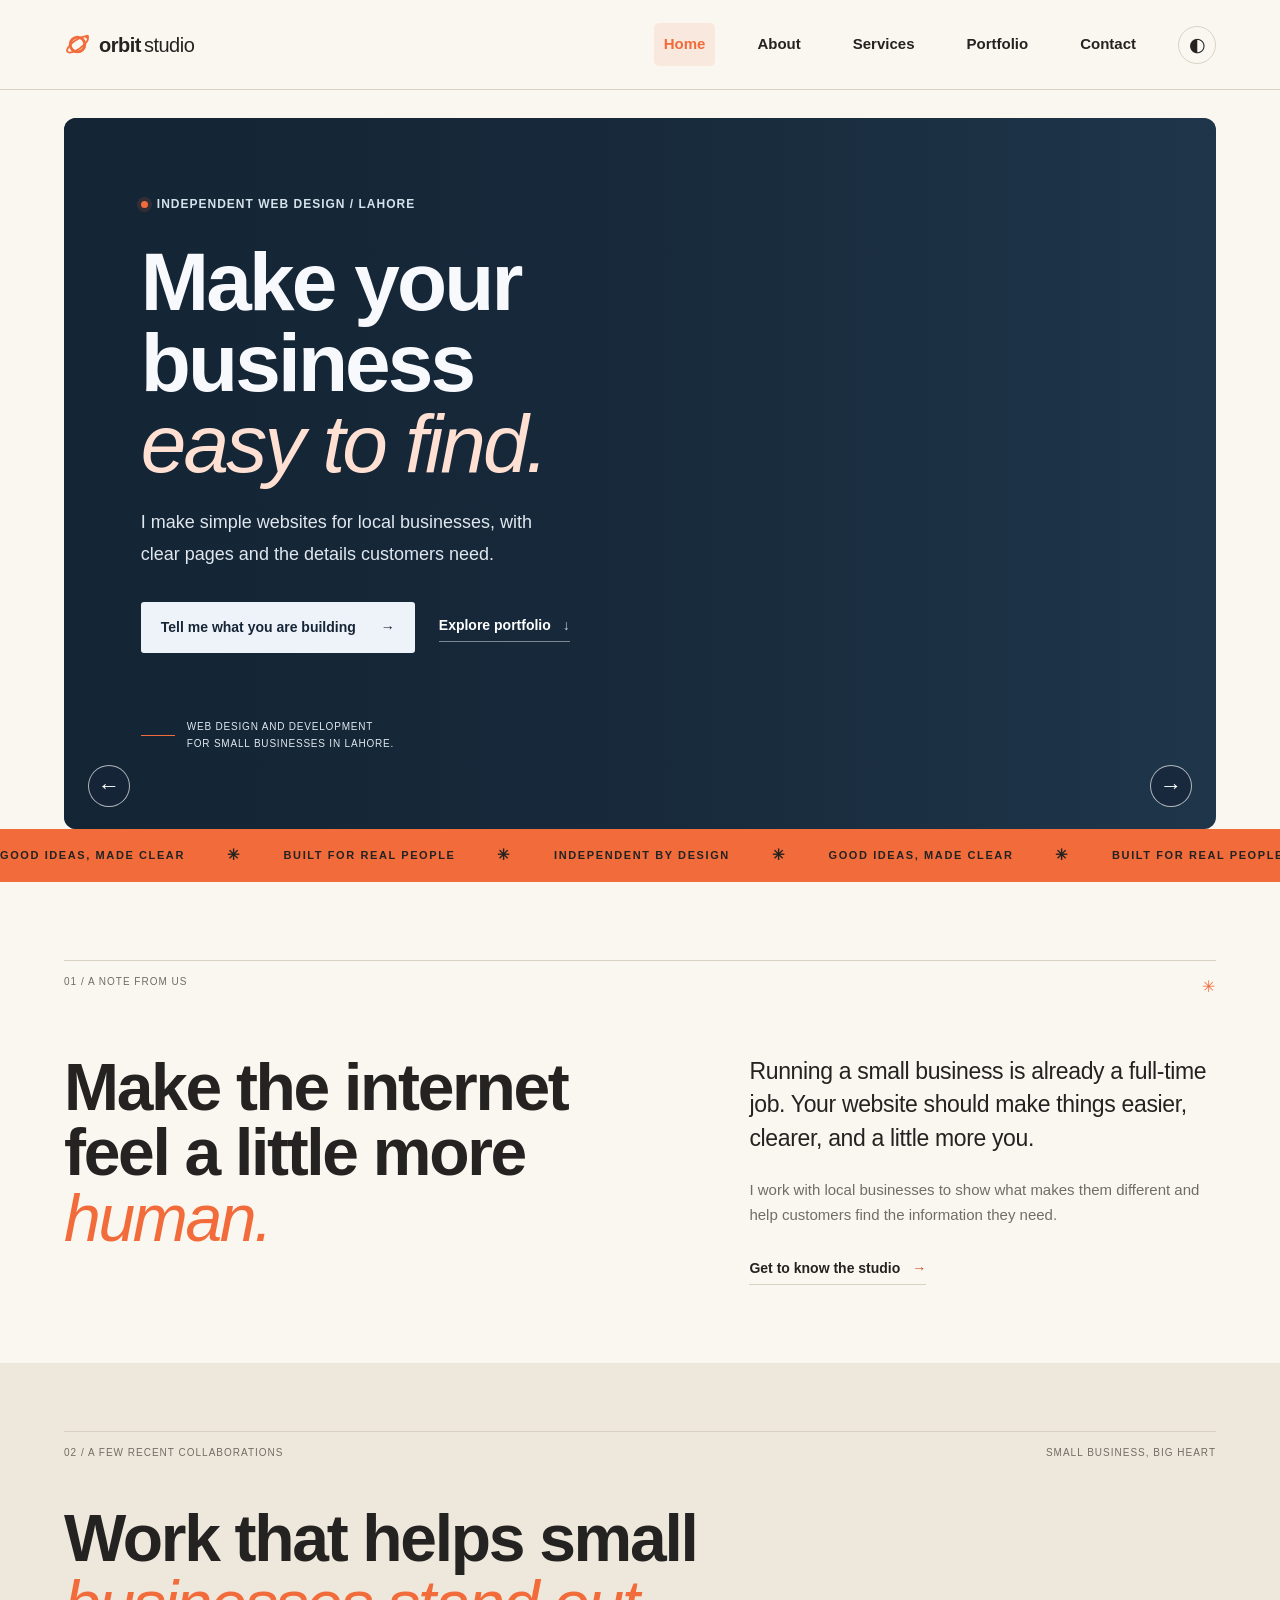
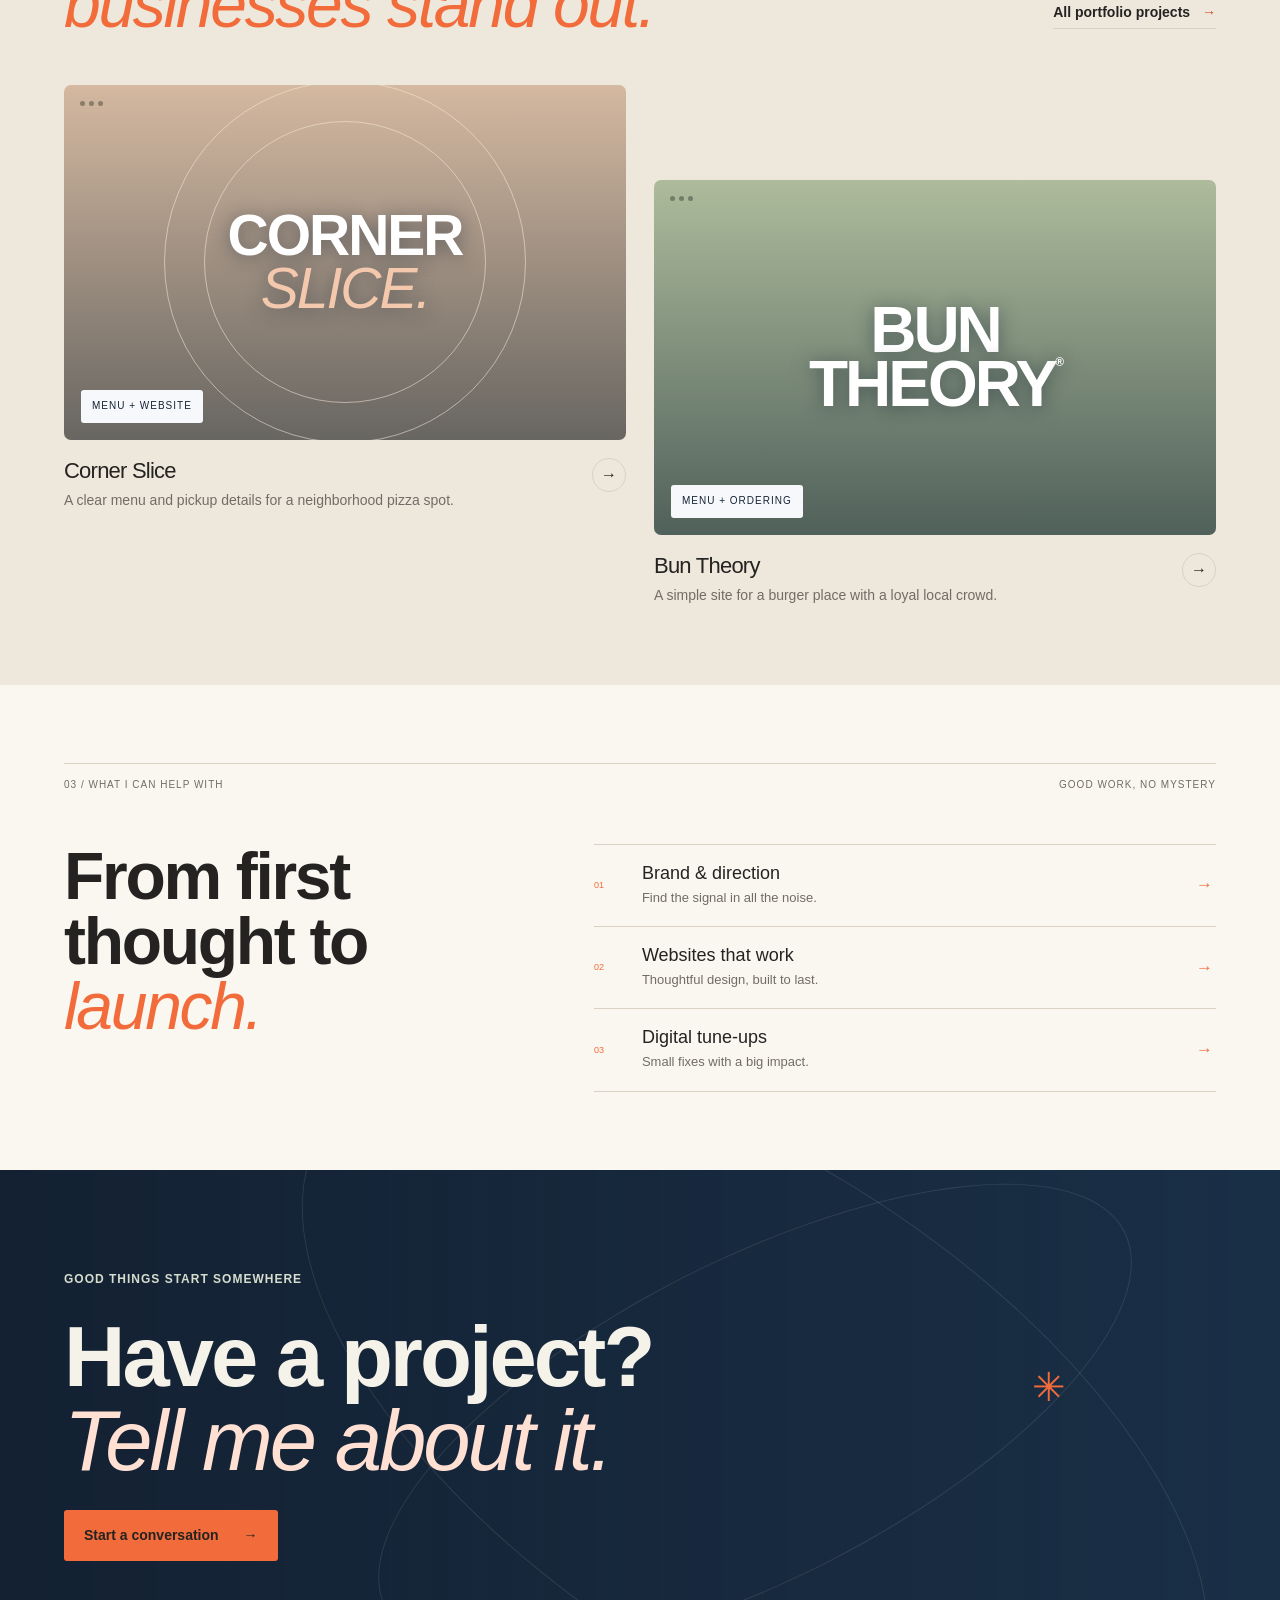
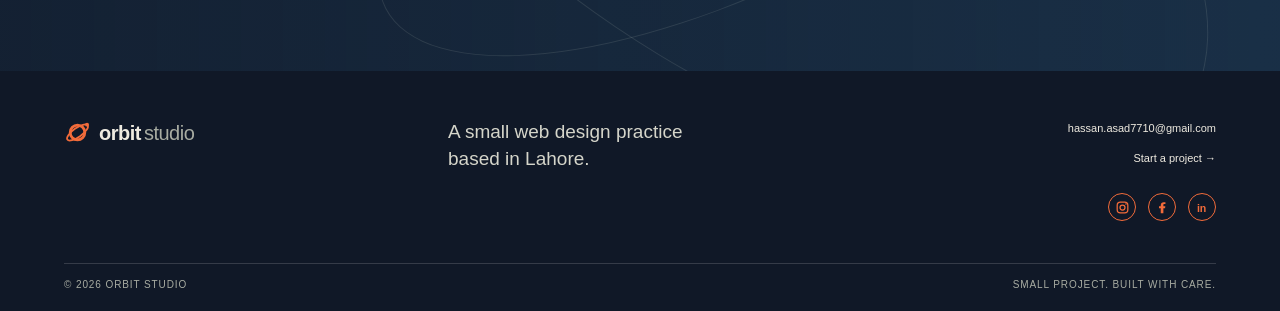
==== index.html @ 1fcd649c "Add Orbit Studio website" ====
<!doctype html>
<html lang="en" data-theme="light">

<head>
  <meta charset="utf-8">
  <meta name="viewport" content="width=device-width, initial-scale=1">
  <meta name="theme-color" content="#FAF7F0">
  <meta name="description"
    content="Orbit Studio builds thoughtful websites and useful digital tools for independent businesses.">
  <title>Orbit Studio - Make your next move</title>


  <link rel="stylesheet" href="css/style.css">
  <script src="js/main.js" defer></script>
</head>

<body>
  <a class="skip-link" href="#main">Skip to content</a>
  <!-- Header -->
  <header class="site-header">
    <a class="brand" href="index.html" aria-label="Orbit Studio home"><svg class="brand-mark" aria-hidden="true"
        viewBox="0 0 48 48">
        <circle cx="24" cy="24" r="13" fill="none" stroke="currentColor" stroke-width="5" />
        <ellipse cx="24" cy="24" rx="22" ry="8" fill="none" stroke="currentColor" stroke-width="3.2"
          transform="rotate(-35 24 24)" />
        <circle cx="41" cy="10" r="3.5" fill="currentColor" />
      </svg><span>orbit<span class="brand-light">studio</span><small>INDEPENDENT BY DESIGN</small></span></a>
    <button class="menu-toggle" aria-expanded="false" aria-controls="primary-nav"
      aria-label="Open navigation"><span></span><span></span></button>
    <nav id="primary-nav" class="primary-nav" aria-label="Main navigation">
      <a class="active" href="index.html">Home</a><a href="about.html">About</a><a href="services.html">Services</a><a
        href="portfolio.html">Portfolio</a><a href="contact.html">Contact</a>
      <button class="theme-toggle" aria-label="Switch to dark mode" title="Switch color theme"><span class="theme-icon"
          aria-hidden="true">◐</span></button>
    </nav>
  </header>
  <!-- Main content -->
  <main id="main">
    <section class="hero wrap" aria-label="Orbit Studio highlights">
      <div class="hero-slides" aria-hidden="true">
        <div class="hero-slide is-active"></div>
        <div class="hero-slide"></div>
        <div class="hero-slide"></div>
      </div>
      <div class="hero-copy">
        <p class="eyebrow"><span class="status-dot"></span> INDEPENDENT WEB DESIGN / LAHORE</p>
        <h1>Make your business<br><em>easy to find.</em></h1>
        <p class="hero-intro">I make simple websites for local businesses, with clear pages and the details customers
          need.</p>
        <div class="hero-actions"><a class="button button-dark" href="contact.html">Tell me what you are building <span
              aria-hidden="true">→</span></a><a class="text-link" href="portfolio.html">Explore portfolio <span
              aria-hidden="true">↓</span></a></div>
        <div class="hero-note"><span class="note-line"></span><span>WEB DESIGN AND DEVELOPMENT<br>FOR SMALL BUSINESSES
            IN LAHORE.</span></div>
      </div>
      <div class="hero-art" aria-label="Abstract orbital illustration with a small business at its center" role="img">
        <div class="art-caption caption-top">A little more<br>room to grow.</div>
        <div class="orbit orbit-one"></div>
        <div class="orbit orbit-two"></div>
        <div class="orbit orbit-three"></div>
        <div class="sun-disc"><span class="sun-label">YOUR<br>NEXT<br>CHAPTER</span><span class="sun-spark">✳</span>
        </div>
        <span class="planet planet-a"></span><span class="planet planet-b"></span><span class="planet planet-c"></span>
        <div class="art-caption caption-bottom">01 / 05<br>FIND YOUR CENTER</div>
        <span class="art-cross cross-a">✳</span><span class="art-cross cross-b">✳</span>
      </div>
      <button class="slide-control slide-previous" type="button" aria-label="Previous image">←</button><button
        class="slide-control slide-next" type="button" aria-label="Next image">→</button>
    </section>
    <section class="ticker" aria-label="Studio services">
      <div class="ticker-track"><span>GOOD IDEAS, MADE CLEAR</span><b>✳</b><span>BUILT FOR REAL
          PEOPLE</span><b>✳</b><span>INDEPENDENT BY DESIGN</span><b>✳</b><span>GOOD IDEAS, MADE
          CLEAR</span><b>✳</b><span>BUILT FOR REAL PEOPLE</span><b>✳</b><span>INDEPENDENT BY DESIGN</span></div>
    </section>
    <section class="intro-section wrap section-space">
      <div class="section-label"><span>01 / A NOTE FROM US</span><span class="label-star">✳</span></div>
      <div class="intro-grid">
        <h2>Make the internet<br>feel a little more <em>human.</em></h2>
        <div class="intro-copy">
          <p class="large-copy">Running a small business is already a full-time job. Your website should make things
            easier, clearer, and a little more you.</p>
          <p>I work with local businesses to show what makes them different and help customers find the information they
            need.</p><a class="under-link" href="about.html">Get to know the studio <span>→</span></a>
        </div>
      </div>
    </section>
    <section class="work-section section-space">
      <div class="wrap">
        <div class="section-label"><span>02 / A FEW RECENT COLLABORATIONS</span><span>SMALL BUSINESS, BIG HEART</span>
        </div>
        <div class="section-heading-row">
          <h2>Work that helps small<br><em>businesses stand out.</em></h2><a class="under-link"
            href="portfolio.html">All portfolio projects <span>→</span></a>
        </div>
        <div class="project-grid">
          <a class="project-card project-bloom" href="portfolio.html#corner-slice">
            <div class="project-visual bloom-visual"><span class="mock-browser"><i></i><i></i><i></i></span><span
                class="bloom-type">CORNER<br><em>SLICE.</em></span><span class="bloom-stem"></span><span
                class="bloom-flower">✿</span><span class="project-chip">MENU + WEBSITE</span></div>
            <div class="project-meta">
              <div>
                <h3>Corner Slice</h3>
                <p>A clear menu and pickup details for a neighborhood pizza spot.</p>
              </div><span class="arrow-round">→</span>
            </div>
          </a>
          <a class="project-card project-field" href="portfolio.html#bun-theory">
            <div class="project-visual field-visual"><span class="mock-browser"><i></i><i></i><i></i></span><span
                class="field-big">BUN<br>THEORY<span>®</span></span><span class="field-stamp">GOOD THINGS<br>GROW
                SLOWLY</span><span class="field-leaf">✳</span><span class="project-chip">MENU + ORDERING</span></div>
            <div class="project-meta">
              <div>
                <h3>Bun Theory</h3>
                <p>A simple site for a burger place with a loyal local crowd.</p>
              </div><span class="arrow-round">→</span>
            </div>
          </a>
        </div>
      </div>
    </section>
    <section class="services-teaser wrap section-space">
      <div class="section-label"><span>03 / WHAT I CAN HELP WITH</span><span>GOOD WORK, NO MYSTERY</span></div>
      <div class="service-teaser-grid">
        <h2>From first<br>thought to <em>launch.</em></h2>
        <div class="service-list"><a href="services.html"><span>01</span><span><b>Brand & direction</b><small>Find the
                signal in all the noise.</small></span><span>→</span></a><a
            href="services.html"><span>02</span><span><b>Websites that work</b><small>Thoughtful design, built to
                last.</small></span><span>→</span></a><a href="services.html"><span>03</span><span><b>Digital
                tune-ups</b><small>Small fixes with a big impact.</small></span><span>→</span></a></div>
      </div>
    </section>
    <section class="closing-cta">
      <div class="cta-orbit cta-orbit-a"></div>
      <div class="cta-orbit cta-orbit-b"></div>
      <div class="wrap cta-inner">
        <p class="eyebrow">GOOD THINGS START SOMEWHERE</p>
        <h2>Have a project?<br><em>Tell me about it.</em></h2><a class="button button-light" href="contact.html">Start a
          conversation <span>→</span></a><span class="cta-star">✳</span>
      </div>
    </section>
  </main>
  <!-- Footer -->
  <footer class="site-footer">
    <div class="wrap footer-top"><a class="brand footer-brand" href="index.html"><svg class="brand-mark"
          aria-hidden="true" viewBox="0 0 48 48">
          <circle cx="24" cy="24" r="13" fill="none" stroke="currentColor" stroke-width="5" />
          <ellipse cx="24" cy="24" rx="22" ry="8" fill="none" stroke="currentColor" stroke-width="3.2"
            transform="rotate(-35 24 24)" />
          <circle cx="41" cy="10" r="3.5" fill="currentColor" />
        </svg><span>orbit<span class="brand-light">studio</span><small>INDEPENDENT BY DESIGN</small></span></a>
      <p>A small web design practice<br>based in Lahore.</p>
      <div class="footer-links"><a href="mailto:hassan.asad7710@gmail.com">hassan.asad7710@gmail.com</a><a
          href="contact.html">Start a project →</a>
        <div class="social-links" aria-label="Social media"><a href="index.html"
            aria-label="Instagram - website home"><svg viewBox="0 0 24 24" aria-hidden="true">
              <rect x="3.5" y="3.5" width="17" height="17" rx="5" fill="none" stroke="currentColor" stroke-width="2" />
              <circle cx="12" cy="12" r="4" fill="none" stroke="currentColor" stroke-width="2" />
              <circle cx="17.5" cy="6.5" r="1.2" fill="currentColor" />
            </svg></a><a href="index.html" aria-label="Facebook - website home"><svg viewBox="0 0 24 24"
              aria-hidden="true">
              <path fill="currentColor"
                d="M13.4 21v-8h2.7l.4-3.1h-3.1v-2c0-.9.3-1.5 1.6-1.5h1.7V3.6c-.8-.1-1.8-.2-2.8-.2-2.8 0-4.7 1.7-4.7 4.8v1.7H6.4V13h2.8v8z" />
            </svg></a><a href="index.html" aria-label="LinkedIn - website home"><svg viewBox="0 0 24 24"
              aria-hidden="true"><text x="3" y="19" font-size="17" font-family="Arial,sans-serif" font-weight="700"
                fill="currentColor">in</text></svg></a></div>
      </div>
    </div>
    <div class="wrap footer-bottom"><span>© 2026 ORBIT STUDIO</span><span>SMALL PROJECT. BUILT WITH CARE.</span></div>
  </footer>
  <button class="back-top" aria-label="Back to top">↑</button>
</body>

</html>
---- css/style.css ----
:root {
    color-scheme: light;
    --paper: #f5f2ea;
    --paper-deep: #ebe6dc;
    --surface: #fffdf8;
    --ink: #242622;
    --muted: #73746d;
    --line: #d9d5ca;
    --green: #3e685d;
    --green-dark: #2c5048;
    --lime: #c5d466;
    --orange: #d77555;
    --serif: 'Fraunces', Georgia, serif;
    --sans: 'DM Sans', Arial, sans-serif;
    --shadow: 0 18px 50px #28291d12;
    --pad: clamp(24px, 6.4vw, 96px)
}

html[data-theme=dark] {
    color-scheme: dark;
    --paper: #1e2421;
    --paper-deep: #272e2a;
    --surface: #252c28;
    --ink: #eeeae0;
    --muted: #aaa99e;
    --line: #3d4640;
    --green: #a8c9a5;
    --green-dark: #c0d8b6;
    --lime: #d5e77b;
    --orange: #e78c6c;
    --shadow: 0 18px 50px #0003
}

* {
    box-sizing: border-box
}

html {
    scroll-behavior: smooth;
    scroll-padding-top: 96px
}

body {
    margin: 0;
    background: var(--paper);
    color: var(--ink);
    font-family: var(--sans);
    font-size: 15px;
    line-height: 1.65;
    transition: background .25s, color .25s
}

a {
    color: inherit;
    text-decoration: none
}

button,
input,
textarea,
select {
    font: inherit
}

button,
a {
    -webkit-tap-highlight-color: transparent;
    touch-action: manipulation
}

h1,
h2,
h3 {
    text-wrap: balance
}

.wrap {
    width: min(100% - var(--pad)*2, 1240px);
    margin-inline: auto
}

.skip-link {
    position: fixed;
    left: 16px;
    top: -60px;
    background: var(--ink);
    color: var(--paper);
    padding: 10px 16px;
    z-index: 30
}

.skip-link:focus {
    top: 12px
}

.site-header {
    scroll-margin-top: 96px
}

.site-header {
    height: 90px;
    padding: 0 var(--pad);
    display: flex;
    align-items: center;
    justify-content: space-between;
    border-bottom: 1px solid var(--line);
    position: relative;
    z-index: 10;
    background: var(--paper)
}

.brand {
    display: flex;
    align-items: center;
    gap: 11px;
    font-size: 20px;
    font-weight: 700;
    letter-spacing: -1.3px;
    line-height: 1
}

.brand-light {
    font-weight: 400;
    color: var(--muted)
}

.brand small {
    display: block;
    font: 600 8px var(--sans);
    letter-spacing: 1.25px;
    margin-top: 7px;
    color: var(--muted)
}

.brand-mark {
    width: 34px;
    height: 34px;
    border: 1.5px solid var(--ink);
    border-radius: 50%;
    display: grid;
    place-items: center;
    position: relative;
    transform: rotate(-28deg)
}

.brand-mark:before {
    content: "";
    width: 40px;
    height: 14px;
    position: absolute;
    border: 1px solid var(--green);
    border-radius: 50%;
    transform: rotate(-38deg)
}

.brand-mark i {
    width: 7px;
    height: 7px;
    background: var(--orange);
    border-radius: 50%;
    z-index: 1
}

.primary-nav {
    display: flex;
    align-items: center;
    gap: clamp(18px, 3vw, 42px)
}

.primary-nav>a {
    font-size: 12px;
    color: var(--muted);
    transition: color .2s
}

.primary-nav>a:hover,
.primary-nav>a.active {
    color: var(--ink)
}

.primary-nav>a.active {
    font-weight: 700
}

.theme-toggle,
.menu-toggle {
    width: 38px;
    height: 38px;
    border: 1px solid var(--line);
    color: var(--ink);
    background: transparent;
    border-radius: 50%;
    cursor: pointer
}

.theme-icon {
    font-size: 19px
}

.menu-toggle {
    display: none
}

.hero {
    min-height: 670px;
    display: grid;
    grid-template-columns: 1fr 1fr;
    align-items: center;
    position: relative;
    padding-top: 70px;
    padding-bottom: 90px
}

.eyebrow {
    font-size: 9px;
    letter-spacing: 1.35px;
    font-weight: 700;
    color: var(--muted);
    display: flex;
    align-items: center;
    gap: 9px
}

.status-dot {
    width: 7px;
    height: 7px;
    background: var(--green);
    border-radius: 50%;
    box-shadow: 0 0 0 4px color-mix(in srgb, var(--green) 13%, transparent)
}

h1,
h2,
h3,
p {
    margin-top: 0
}

h1,
h2 {
    font-family: var(--serif);
    font-weight: 500;
    letter-spacing: -.045em;
    line-height: .99
}

h1 {
    font-size: clamp(54px, 7.5vw, 106px);
    margin: 26px 0 23px
}

h1 em,
h2 em,
.bloom-type em,
.field-hero-copy em,
.mend-words em,
.slow-title em,
.neighbor-headline em {
    font-weight: 500;
    color: var(--green);
    font-style: italic
}

.hero-intro {
    max-width: 430px;
    color: var(--muted);
    font-size: 16px;
    line-height: 1.75
}

.hero-actions {
    display: flex;
    align-items: center;
    gap: 24px;
    margin-top: 32px
}

.button {
    display: inline-flex;
    align-items: center;
    justify-content: center;
    gap: 25px;
    padding: 14px 20px;
    border-radius: 3px;
    font-size: 11px;
    font-weight: 600;
    transition: transform .2s, background .2s
}

.button:hover {
    transform: translateY(-2px)
}

.button-dark {
    background: var(--ink);
    color: var(--paper)
}

.button-dark:hover {
    background: var(--green-dark);
    color: #fff
}

.button-light {
    background: var(--lime);
    color: #242622
}

.text-link,
.under-link {
    font-size: 11px;
    font-weight: 600;
    border-bottom: 1px solid var(--line);
    padding-bottom: 4px
}

.text-link span,
.under-link span {
    padding-left: 8px;
    color: var(--green)
}

.hero-note {
    display: flex;
    gap: 12px;
    align-items: center;
    margin-top: 65px;
    color: var(--muted);
    font-size: 8px;
    line-height: 1.7;
    letter-spacing: .8px
}

.note-line {
    height: 1px;
    width: 34px;
    background: var(--orange)
}

.hero-art {
    width: min(100%, 500px);
    aspect-ratio: 1;
    position: relative;
    justify-self: end;
    display: grid;
    place-items: center
}

.orbit {
    position: absolute;
    border: 1px solid var(--line);
    border-radius: 50%;
    transform: rotate(-28deg)
}

.orbit-one {
    width: 88%;
    height: 37%
}

.orbit-two {
    width: 94%;
    height: 60%;
    transform: rotate(46deg);
    border-color: #aeb8a0
}

.orbit-three {
    width: 72%;
    height: 94%;
    transform: rotate(64deg);
    border-style: dashed
}

.sun-disc {
    width: 41%;
    height: 41%;
    background: var(--lime);
    border-radius: 50%;
    display: grid;
    place-items: center;
    position: relative;
    box-shadow: 0 12px 55px #87924625
}

.sun-label {
    font: 600 11px/1.35 var(--sans);
    letter-spacing: 1.1px;
    text-align: center
}

.sun-spark {
    position: absolute;
    right: 12%;
    top: 10%;
    font-size: 20px;
    color: var(--orange)
}

.planet {
    position: absolute;
    width: 14px;
    height: 14px;
    background: var(--orange);
    border-radius: 50%;
    box-shadow: 0 0 0 6px color-mix(in srgb, var(--orange) 14%, transparent)
}

.planet-a {
    top: 25%;
    left: 24%
}

.planet-b {
    right: 12%;
    top: 51%;
    width: 10px;
    height: 10px;
    background: var(--green)
}

.planet-c {
    bottom: 18%;
    left: 42%;
    width: 7px;
    height: 7px;
    background: var(--ink)
}

.art-caption {
    position: absolute;
    color: var(--muted);
    font-size: 8px;
    letter-spacing: 1px;
    line-height: 1.6
}

.caption-top {
    top: 9%;
    right: 5%
}

.caption-bottom {
    bottom: 9%;
    left: 3%
}

.art-cross {
    position: absolute;
    color: var(--green);
    font-size: 17px
}

.cross-a {
    left: 10%;
    bottom: 32%
}

.cross-b {
    right: 20%;
    top: 20%;
    color: var(--orange)
}

.hero-index {
    position: absolute;
    right: 0;
    bottom: 34px;
    display: flex;
    align-items: center;
    gap: 11px;
    font-size: 8px;
    color: var(--muted)
}

.hero-index>span:first-child {
    color: var(--ink)
}

.index-rule {
    width: 90px;
    height: 1px;
    background: var(--line)
}

.ticker {
    overflow: hidden;
    background: var(--green);
    color: #f3f2e9;
    white-space: nowrap;
    padding: 14px 0
}

.ticker-track {
    display: flex;
    align-items: center;
    justify-content: space-around;
    gap: 42px;
    min-width: 960px;
    font-size: 9px;
    letter-spacing: 1.6px;
    font-weight: 600
}

.ticker b {
    color: var(--lime);
    font-size: 15px
}

.section-space {
    padding-top: 110px;
    padding-bottom: 110px
}

.section-label {
    border-top: 1px solid var(--line);
    padding-top: 13px;
    display: flex;
    justify-content: space-between;
    color: var(--muted);
    font-size: 8px;
    letter-spacing: 1px
}

.label-star {
    font-size: 16px;
    color: var(--orange)
}

.intro-grid {
    display: grid;
    grid-template-columns: 1.1fr .9fr;
    gap: 10%;
    padding-top: 55px
}

.intro-grid h2,
.section-heading-row h2,
.service-teaser-grid h2,
.story-grid h2,
.process-section>h2,
.faq-grid h2 {
    font-size: clamp(40px, 5.2vw, 66px);
    margin: 0
}

.intro-copy {
    max-width: 470px
}

.large-copy {
    font-family: var(--serif);
    font-size: 21px;
    line-height: 1.45;
    letter-spacing: -.015em
}

.intro-copy>p:not(.large-copy),
.story-grid p:not(.large-copy) {
    color: var(--muted);
    font-size: 13px
}

.intro-copy .under-link {
    display: inline-block;
    margin-top: 14px
}

.work-section {
    padding: 95px 0 110px;
    background: var(--paper-deep)
}

.section-heading-row {
    display: flex;
    justify-content: space-between;
    align-items: end;
    padding-top: 45px
}

.section-heading-row .under-link {
    margin-bottom: 8px
}

.project-grid {
    display: grid;
    grid-template-columns: 1fr 1fr;
    gap: 28px;
    margin-top: 48px
}

.project-card {
    display: block
}

.project-card:nth-child(2) {
    margin-top: 95px
}

.project-visual {
    height: 355px;
    position: relative;
    overflow: hidden;
    transition: transform .35s
}

.project-card:hover .project-visual {
    transform: translateY(-5px)
}

.bloom-visual {
    background: #e5c5aa;
    display: grid;
    place-items: center
}

.mock-browser {
    position: absolute;
    top: 16px;
    left: 16px;
    display: flex;
    gap: 4px;
    z-index: 3
}

.mock-browser i {
    width: 5px;
    height: 5px;
    border-radius: 50%;
    background: #24262266
}

.bloom-type {
    font: 600 clamp(34px, 5vw, 57px)/.93 var(--serif);
    letter-spacing: -2px;
    color: #34564e;
    text-align: center;
    z-index: 1
}

.bloom-type em {
    color: #d06f50
}

.bloom-stem {
    position: absolute;
    width: 1px;
    height: 175px;
    background: #506e52;
    transform-origin: bottom
}

.bloom-stem:after {
    content: "";
    position: absolute;
    width: 34px;
    height: 16px;
    border: 1px solid #506e52;
    border-radius: 100% 0 100% 0;
    top: 70px;
    left: 0;
    transform: rotate(-25deg)
}

.bloom-stem:nth-of-type(2) {
    bottom: -15px;
    left: 25%;
    transform: rotate(-24deg)
}

.bloom-stem:nth-of-type(3) {
    bottom: -15px;
    right: 25%;
    transform: rotate(19deg);
    height: 143px
}

.bloom-visual:before,
.bloom-visual:after {
    content: "";
    position: absolute;
    border-radius: 50%;
    border: 1px solid #f6eadb;
    opacity: .55
}

.bloom-visual:before {
    width: 280px;
    height: 280px
}

.bloom-visual:after {
    width: 360px;
    height: 360px
}

.bloom-flower {
    position: absolute;
    top: 15%;
    right: 18%;
    color: #d06f50;
    font-size: 53px
}

.project-chip {
    position: absolute;
    bottom: 17px;
    left: 17px;
    padding: 7px 10px;
    background: #f6f2e8;
    color: #35382f;
    font-size: 7px;
    letter-spacing: 1px
}

.field-visual {
    background: #b7c5a2;
    display: grid;
    place-items: center
}

.field-big {
    font: 700 clamp(38px, 5.5vw, 64px)/.85 var(--sans);
    letter-spacing: -3px;
    color: #273b30;
    text-align: center;
    z-index: 1
}

.field-big span {
    font-size: 12px;
    vertical-align: top
}

.field-stamp {
    position: absolute;
    right: 14%;
    top: 24%;
    width: 70px;
    height: 70px;
    border: 1px solid #536451;
    border-radius: 50%;
    display: grid;
    place-items: center;
    text-align: center;
    color: #536451;
    font-size: 7px;
    line-height: 1.3;
    transform: rotate(12deg)
}

.field-leaf {
    position: absolute;
    left: 18%;
    bottom: 19%;
    font-size: 70px;
    color: #6b8165
}

.project-meta {
    display: flex;
    justify-content: space-between;
    align-items: start;
    padding-top: 18px
}

.project-meta h3 {
    font: 500 22px var(--serif);
    margin: 0 0 5px
}

.project-meta p {
    font-size: 11px;
    color: var(--muted);
    margin: 0
}

.arrow-round {
    border: 1px solid var(--line);
    border-radius: 50%;
    width: 34px;
    height: 34px;
    display: grid;
    place-items: center;
    transition: background .2s, color .2s
}

.project-card:hover .arrow-round {
    background: var(--ink);
    color: var(--paper)
}

.services-teaser {
    padding-bottom: 125px
}

.service-teaser-grid {
    display: grid;
    grid-template-columns: .8fr 1.2fr;
    gap: 10%;
    padding-top: 50px
}

.service-list a {
    display: grid;
    grid-template-columns: 38px 1fr 20px;
    gap: 10px;
    align-items: center;
    padding: 18px 0;
    border-bottom: 1px solid var(--line)
}

.service-list>a:first-child {
    border-top: 1px solid var(--line)
}

.service-list>a>span:first-child {
    font-size: 9px;
    color: var(--orange)
}

.service-list>a>span:last-child {
    font-size: 17px;
    color: var(--green)
}

.service-list b,
.service-list small {
    display: block
}

.service-list b {
    font: 500 18px var(--serif)
}

.service-list small {
    font-size: 10px;
    color: var(--muted);
    margin-top: 3px
}

.closing-cta {
    position: relative;
    overflow: hidden;
    background: var(--green-dark);
    color: #f4f2e9;
    padding: 100px 0 110px;
    min-height: 420px
}

.cta-inner {
    position: relative;
    z-index: 1
}

.cta-inner .eyebrow {
    color: #d6ddcd
}

.cta-inner h2 {
    font-size: clamp(50px, 7vw, 85px);
    margin: 25px 0 27px
}

.cta-inner h2 em {
    color: var(--lime)
}

.cta-orbit {
    position: absolute;
    border: 1px solid #dbe6d12b;
    border-radius: 50%;
    width: 830px;
    height: 320px;
    top: 50%;
    left: 59%;
    transform: translate(-50%, -50%) rotate(-27deg)
}

.cta-orbit-b {
    width: 1040px;
    height: 500px;
    transform: translate(-50%, -50%) rotate(34deg)
}

.cta-star {
    position: absolute;
    right: 13%;
    top: 29%;
    font-size: 40px;
    color: var(--lime)
}

.site-footer {
    background: #202722;
    color: #eeeae0;
    padding: 48px 0 17px
}

.footer-top {
    display: grid;
    grid-template-columns: 1fr 1fr 1fr;
    align-items: start;
    padding-bottom: 42px
}

.footer-brand .brand-mark {
    border-color: #eeeae0
}

.footer-brand .brand-light,
.footer-brand small {
    color: #a8aca2
}

.footer-top>p {
    font: 500 19px/1.4 var(--serif);
    margin: 0;
    color: #d5d5ca
}

.footer-links {
    display: flex;
    flex-direction: column;
    align-items: flex-end;
    gap: 12px;
    font-size: 11px
}

.footer-bottom {
    border-top: 1px solid #ffffff27;
    padding-top: 13px;
    display: flex;
    justify-content: space-between;
    font-size: 7px;
    letter-spacing: .9px;
    color: #a8aca2
}

.footer-bottom a {
    color: #eeeae0
}

/* Interior page headings */
.page-hero {
    padding-top: 48px;
    padding-bottom: 78px;
    position: relative;
    min-height: 480px
}

.page-hero .eyebrow {
    margin-top: 56px
}

.page-hero h1 {
    font-size: clamp(57px, 8vw, 96px);
    margin-top: 19px
}

.page-lede {
    max-width: 510px;
    color: var(--muted);
    font-size: 15px;
    line-height: 1.8
}

.page-hero-art {
    position: absolute;
    right: 4%;
    bottom: 17px;
    width: 260px;
    height: 200px
}

.about-art {
    display: grid;
    place-items: center
}

.about-sun {
    position: relative;
    z-index: 1;
    background: var(--lime);
    color: var(--ink);
    width: 80px;
    height: 80px;
    border-radius: 50%;
    display: grid;
    place-items: center;
    font: 500 43px var(--serif)
}

.about-ring {
    position: absolute;
    width: 95%;
    height: 38%;
    border: 1px solid var(--line);
    border-radius: 50%;
    transform: rotate(33deg)
}

.ring-two {
    width: 60%;
    height: 100%;
    transform: rotate(-29deg);
    border-color: var(--green)
}

.ring-three {
    width: 116%;
    height: 72%;
    transform: rotate(-55deg);
    border-style: dashed
}

.about-label {
    position: absolute;
    right: -24px;
    bottom: 0;
    font-size: 7px;
    letter-spacing: 1px;
    color: var(--muted);
    line-height: 1.5
}

.story-section {
    padding-top: 0
}

.story-grid {
    display: grid;
    grid-template-columns: 1fr 1fr;
    gap: 10%;
    padding-top: 48px
}

.story-grid>div {
    max-width: 530px
}

.values-section {
    background: var(--paper-deep);
    padding: 70px 0 85px
}

.values-grid {
    display: grid;
    grid-template-columns: repeat(3, 1fr);
    gap: 34px;
    padding-top: 42px
}

.values-grid article {
    border-top: 1px solid var(--line);
    padding-top: 17px
}

.value-number {
    color: var(--orange);
    font-size: 10px
}

.values-grid h3 {
    font: 500 25px var(--serif);
    margin: 30px 0 8px
}

.values-grid p {
    max-width: 290px;
    color: var(--muted);
    font-size: 12px
}

.numbers-grid {
    display: grid;
    grid-template-columns: repeat(3, 1fr);
    padding-top: 52px
}

.numbers-grid>div {
    display: flex;
    align-items: center;
    gap: 18px;
    border-right: 1px solid var(--line);
    padding: 10px 22px
}

.numbers-grid>div:first-child {
    padding-left: 0
}

.numbers-grid>div:last-child {
    border: 0
}

.numbers-grid strong {
    font: 500 56px var(--serif);
    color: var(--green)
}

.numbers-grid span {
    font-size: 8px;
    line-height: 1.6;
    letter-spacing: .8px;
    color: var(--muted)
}

.services-hero {
    min-height: 540px
}

.services-hero .button {
    margin-top: 12px
}

.service-detail-section {
    background: var(--paper-deep);
    padding: 0 0 30px
}

.service-detail {
    display: grid;
    grid-template-columns: 55px .85fr 1.15fr 35px;
    gap: 25px;
    padding: 54px 0;
    border-bottom: 1px solid var(--line);
    position: relative
}

.service-number {
    color: var(--orange);
    font-size: 11px;
    padding-top: 4px
}

.service-title .eyebrow {
    font-size: 8px;
    margin: 0 0 17px
}

.service-title h2 {
    font: 500 clamp(37px, 4.5vw, 58px)/.97 var(--serif);
    letter-spacing: -.04em;
    margin: 0
}

.service-title h2 em {
    color: var(--green)
}

.service-description {
    max-width: 450px
}

.service-description .large-copy {
    font-size: 18px
}

.service-description>p:not(.large-copy),
.service-description li {
    font-size: 11px;
    color: var(--muted)
}

.service-description ul {
    padding-left: 16px;
    line-height: 2
}

.service-asterisk {
    font-size: 22px;
    color: var(--green);
    justify-self: end
}

.process-section>h2 {
    padding-top: 43px
}

.process-steps {
    display: grid;
    grid-template-columns: repeat(4, 1fr);
    gap: 25px;
    margin-top: 48px
}

.process-steps article {
    border-top: 1px solid var(--line);
    padding-top: 14px
}

.process-steps article>span {
    font-size: 8px;
    letter-spacing: 1px;
    color: var(--orange)
}

.process-steps h3 {
    font: 500 18px var(--serif);
    margin: 31px 0 9px
}

.process-steps p {
    font-size: 11px;
    color: var(--muted)
}

.faq-section {
    background: var(--paper-deep);
    padding: 76px 0
}

.faq-grid {
    display: grid;
    grid-template-columns: .8fr 1.2fr;
    gap: 12%
}

.faq-grid h2 {
    padding-top: 39px
}

.faq-grid>div:first-child>p {
    margin-top: 25px;
    color: var(--muted);
    font-size: 12px
}

.faq-list details {
    border-bottom: 1px solid var(--line)
}

.faq-list details:first-child {
    border-top: 1px solid var(--line)
}

.faq-list summary {
    list-style: none;
    cursor: pointer;
    display: flex;
    justify-content: space-between;
    align-items: center;
    padding: 19px 0;
    font: 500 16px var(--serif)
}

.faq-list summary::-webkit-details-marker {
    display: none
}

.faq-list summary span {
    font: 400 20px var(--sans);
    color: var(--green);
    transition: transform .2s
}

.faq-list details[open] summary span {
    transform: rotate(45deg)
}

.faq-list details p {
    font-size: 11px;
    color: var(--muted);
    max-width: 560px;
    margin: 0;
    padding: 0 34px 20px 0
}

.portfolio-hero {
    min-height: 475px
}

.portfolio-stats {
    display: flex;
    gap: 35px;
    margin-top: 44px;
    font-size: 8px;
    letter-spacing: .8px;
    color: var(--muted)
}

.portfolio-list {
    padding-bottom: 110px
}

.portfolio-filters {
    display: flex;
    gap: 8px;
    margin: 15px 0 45px
}

.filter-button {
    background: transparent;
    border: 1px solid var(--line);
    border-radius: 40px;
    padding: 8px 14px;
    font-size: 10px;
    color: var(--muted);
    cursor: pointer
}

.filter-button.active,
.filter-button:hover {
    background: var(--ink);
    border-color: var(--ink);
    color: var(--paper)
}

.filter-button span {
    margin-left: 7px;
    color: var(--lime)
}

.portfolio-grid {
    display: grid;
    grid-template-columns: 1fr 1fr;
    gap: 75px 36px
}

.portfolio-project {
    min-width: 0
}

.portfolio-project[hidden] {
    display: none
}

.offset-project {
    margin-top: 120px
}

.portfolio-art {
    height: 390px;
    position: relative;
    overflow: hidden
}

.art-bloom {
    background: #e4c6ab;
    color: #31584e
}

.mini-nav {
    position: absolute;
    z-index: 3;
    top: 0;
    left: 0;
    width: 100%;
    padding: 15px 19px;
    display: flex;
    justify-content: space-between;
    font-size: 8px;
    letter-spacing: 1px;
    border-bottom: 1px solid #354a392c
}

.mini-nav span {
    font-size: 7px;
    letter-spacing: .7px
}

.bloom-hero-copy {
    position: absolute;
    left: 10%;
    top: 33%;
    font: 500 51px/.88 var(--serif);
    letter-spacing: -2px;
    z-index: 2
}

.bloom-hero-copy em {
    color: #c56850
}

.bloom-roundel {
    position: absolute;
    right: -120px;
    top: -10px;
    width: 75px;
    height: 75px;
    border: 1px solid #31584e;
    border-radius: 50%;
    display: grid;
    place-items: center;
    text-align: center;
    font: 600 7px/1.3 var(--sans);
    letter-spacing: .8px;
    transform: rotate(12deg)
}

.bloom-stem {
    position: absolute;
    bottom: -30px;
    width: 2px;
    height: 200px;
    background: #58715a;
    transform-origin: bottom
}

.stem-one {
    left: 65%;
    transform: rotate(16deg)
}

.stem-two {
    left: 77%;
    height: 245px;
    transform: rotate(26deg)
}

.stem-three {
    left: 88%;
    height: 185px;
    transform: rotate(8deg)
}

.bloom-head {
    position: absolute;
    color: #dc795d;
    font-size: 57px
}

.head-one {
    right: 27%;
    top: 27%
}

.head-two {
    right: 10%;
    top: 44%;
    font-size: 42px
}

.head-three {
    right: 38%;
    bottom: 20%;
    font-size: 36px
}

.art-credit {
    position: absolute;
    bottom: 15px;
    left: 18px;
    font-size: 7px;
    letter-spacing: 1px;
    opacity: .8
}

.art-field {
    background: #bbc5a5;
    color: #2b3d32
}

.field-sun {
    position: absolute;
    width: 190px;
    height: 190px;
    border-radius: 50%;
    background: #e9c684;
    right: 10%;
    top: 27%
}

.field-hero-copy {
    position: absolute;
    z-index: 1;
    left: 10%;
    top: 31%;
    font: 700 45px/.95 var(--sans);
    letter-spacing: -2px
}

.field-hero-copy em {
    color: #607659
}

.field-cup {
    position: absolute;
    right: 17%;
    bottom: 12%;
    width: 83px;
    height: 105px;
    border-radius: 8px 8px 24px 24px;
    background: #f4e9ce;
    display: grid;
    place-items: center;
    box-shadow: inset -8px 0 #d9cba9
}

.field-cup:after {
    content: "";
    position: absolute;
    right: -22px;
    top: 18px;
    width: 27px;
    height: 40px;
    border: 8px solid #eee0c5;
    border-radius: 50%
}

.field-cup span {
    font: 500 20px var(--serif);
    color: #50705a
}

.field-detail {
    position: absolute;
    bottom: 21%;
    left: 11%;
    font-size: 7px;
    letter-spacing: 1px;
    line-height: 1.5
}

.art-mend {
    background: #e1d9c9;
    color: #39473d
}

.mend-stitch {
    position: absolute;
    left: 12%;
    top: 24%;
    font: 500 93px var(--serif);
    color: #527061
}

.mend-stitch span {
    font: 28px var(--sans);
    vertical-align: top;
    color: var(--orange)
}

.mend-words {
    position: absolute;
    bottom: 19%;
    left: 12%;
    font: 500 37px/.93 var(--serif);
    letter-spacing: -1px
}

.mend-words em {
    color: #b76550
}

.mend-patch {
    position: absolute;
    right: 12%;
    top: 28%;
    width: 95px;
    height: 95px;
    border: 1px dashed #8b795b;
    border-radius: 50%;
    display: grid;
    place-items: center;
    text-align: center;
    font-size: 8px;
    line-height: 1.4;
    transform: rotate(-13deg)
}

.art-slow {
    background: #d5d1c9;
    color: #42433e
}

.slow-shapes {
    position: absolute;
    right: 13%;
    top: 22%;
    width: 200px;
    height: 205px
}

.slow-shapes span {
    position: absolute;
    bottom: 0;
    width: 72px;
    height: 155px;
    border-radius: 42% 42% 12% 12%;
    background: #8d9a82;
    transform: rotate(13deg)
}

.slow-shapes span:nth-child(2) {
    height: 125px;
    left: 54px;
    background: #b5795d;
    transform: rotate(-10deg)
}

.slow-shapes span:nth-child(3) {
    height: 90px;
    left: 100px;
    background: #d0b785;
    transform: rotate(4deg)
}

.slow-title {
    position: absolute;
    left: 11%;
    top: 34%;
    font: 500 50px/.86 var(--serif);
    letter-spacing: -2px
}

.slow-title em {
    color: #62745e
}

.slow-caption {
    position: absolute;
    left: 12%;
    bottom: 17%;
    font-size: 7px;
    letter-spacing: 1px;
    line-height: 1.5
}

.art-neighbor {
    background: #e2c7a6;
    color: #39473d
}

.neighbor-headline {
    position: absolute;
    left: 8%;
    top: 24%;
    z-index: 2;
    font: 600 47px/.92 var(--serif);
    letter-spacing: -2px
}

.neighbor-headline em {
    color: #ad634e
}

.map-lines {
    position: absolute;
    right: 5%;
    bottom: 0;
    width: 42%;
    height: 74%;
    overflow: hidden;
    opacity: .7
}

.map-lines span {
    position: absolute;
    width: 135%;
    height: 34%;
    border: 1px solid #64806a;
    border-radius: 50%;
    transform: rotate(35deg);
    left: -10%;
    top: 12%
}

.map-lines span:nth-child(2) {
    transform: rotate(-28deg);
    top: 27%;
    left: -20%;
    height: 52%
}

.map-lines span:nth-child(3) {
    transform: rotate(12deg);
    top: 44%;
    height: 75%
}

.map-lines span:nth-child(4) {
    transform: rotate(70deg);
    top: 0;
    left: 15%;
    height: 110%
}

.map-lines b {
    position: absolute;
    top: 37%;
    left: 48%;
    background: var(--lime);
    border-radius: 50%;
    width: 31px;
    height: 31px;
    display: grid;
    place-items: center;
    color: #344537
}

.portfolio-project-meta {
    display: flex;
    justify-content: space-between;
    padding: 18px 3px 0
}

.project-type {
    font-size: 8px;
    letter-spacing: 1px;
    color: var(--orange)
}

.portfolio-project-meta h2 {
    font-size: 26px;
    margin: 10px 0 6px
}

.portfolio-project-meta p {
    font-size: 11px;
    max-width: 380px;
    color: var(--muted);
    margin: 0
}

.project-year {
    font-size: 8px;
    color: var(--muted);
    padding-top: 2px
}

.full-project {
    grid-column: 1/-1;
    width: 72%;
    margin: 0 auto
}

.full-project .portfolio-art {
    height: 350px
}

.contact-hero {
    padding-top: 48px;
    padding-bottom: 110px
}

.contact-grid {
    display: grid;
    grid-template-columns: 1fr .85fr;
    gap: 11%;
    padding-top: 50px
}

.contact-grid h1 {
    font-size: clamp(53px, 7vw, 82px)
}

.contact-grid .page-lede {
    max-width: 420px
}

.contact-aside {
    margin-top: 85px;
    display: flex;
    align-items: center;
    gap: 18px;
    position: relative
}

.aside-orbit {
    width: 48px;
    height: 48px;
    border: 1px solid var(--green);
    border-radius: 50%;
    display: grid;
    place-items: center;
    color: var(--orange);
    font-size: 22px;
    position: relative
}

.aside-orbit:after {
    content: "";
    position: absolute;
    width: 62px;
    height: 22px;
    border: 1px solid var(--line);
    border-radius: 50%;
    transform: rotate(-34deg)
}

.contact-aside p {
    font: 500 17px/1.5 var(--serif);
    margin: 0
}

.contact-aside a {
    color: var(--green);
    font: 600 11px var(--sans)
}

.contact-aside small {
    position: absolute;
    left: 67px;
    top: 67px;
    color: var(--muted);
    font-size: 7px;
    letter-spacing: .7px
}

.contact-form {
    background: var(--surface);
    padding: 30px 32px 25px;
    box-shadow: var(--shadow);
    border: 1px solid var(--line)
}

.form-heading {
    display: flex;
    justify-content: space-between;
    font-size: 7px;
    letter-spacing: .9px;
    color: var(--muted);
    margin-bottom: 25px
}

.contact-form label {
    display: block;
    font-size: 10px;
    font-weight: 600;
    margin: 15px 0 6px
}

.contact-form input,
.contact-form select,
.contact-form textarea {
    width: 100%;
    border: 1px solid var(--line);
    background: var(--paper);
    color: var(--ink);
    padding: 11px 12px;
    border-radius: 2px;
    font-size: 11px
}

.contact-form input::placeholder,
.contact-form textarea::placeholder {
    color: #9a9b92
}

.contact-form textarea {
    resize: vertical;
    min-height: 93px
}

.field-error {
    display: block;
    color: #b34937;
    font-size: 9px;
    min-height: 0
}

.field-error:not(:empty) {
    padding-top: 4px
}

.contact-form [aria-invalid=true] {
    border-color: #b34937
}

.form-submit {
    margin-top: 17px;
    border: 0;
    cursor: pointer
}

.form-privacy {
    font-size: 8px;
    color: var(--muted);
    margin: 12px 0 0
}

.form-success {
    margin-top: 18px;
    background: color-mix(in srgb, var(--green) 11%, var(--surface));
    padding: 16px
}

.form-success>span {
    color: var(--orange);
    font-size: 20px
}

.form-success b {
    display: block;
    font: 500 20px var(--serif)
}

.form-success p {
    font-size: 10px;
    color: var(--muted);
    margin: 4px 0 0
}

.contact-bottom {
    background: var(--paper-deep);
    padding: 23px 0
}

.contact-bottom-inner {
    display: flex;
    justify-content: space-between;
    font-size: 7px;
    letter-spacing: .8px;
    color: var(--muted)
}

.contact-bottom-inner span:last-child {
    font-size: 17px;
    color: var(--orange)
}

.back-top {
    position: fixed;
    bottom: 22px;
    right: 22px;
    width: 40px;
    height: 40px;
    border: 0;
    background: var(--ink);
    color: var(--paper);
    border-radius: 50%;
    z-index: 6;
    cursor: pointer;
    opacity: 0;
    pointer-events: none;
    transform: translateY(8px);
    transition: .2s
}

.back-top.visible {
    opacity: 1;
    pointer-events: auto;
    transform: none
}

@media(max-width:850px) {
    .hero {
        min-height: 590px
    }

    .hero-art {
        width: 95%
    }

    .primary-nav {
        gap: 17px
    }

    .project-visual {
        height: 290px
    }

    .portfolio-art {
        height: 320px
    }

    .bloom-hero-copy {
        font-size: 41px
    }

    .field-hero-copy {
        font-size: 38px
    }

    .neighbor-headline {
        font-size: 39px
    }

    .service-detail {
        grid-template-columns: 35px .8fr 1.2fr 20px;
        gap: 15px
    }

    .contact-grid {
        gap: 6%
    }
}

@media(max-width:650px) {
    :root {
        --pad: 23px
    }

    .site-header {
        height: 72px
    }

    .brand {
        font-size: 18px
    }

    .brand-mark {
        width: 30px;
        height: 30px
    }

    .menu-toggle {
        display: flex;
        flex-direction: column;
        align-items: center;
        justify-content: center;
        gap: 5px
    }

    .menu-toggle span {
        width: 14px;
        height: 1px;
        background: var(--ink)
    }

    .primary-nav {
        display: none;
        position: absolute;
        top: 71px;
        left: 0;
        right: 0;
        background: var(--paper);
        padding: 20px var(--pad) 24px;
        border-bottom: 1px solid var(--line);
        box-shadow: var(--shadow);
        align-items: stretch;
        flex-direction: column;
        gap: 0
    }

    .primary-nav.open {
        display: flex
    }

    .primary-nav>a {
        padding: 13px 0;
        border-bottom: 1px solid var(--line);
        font-size: 14px
    }

    .theme-toggle {
        margin-top: 17px
    }

    .hero {
        display: flex;
        flex-direction: column;
        align-items: stretch;
        padding-top: 55px;
        padding-bottom: 65px;
        min-height: 0
    }

    .hero h1 {
        font-size: clamp(54px, 15vw, 78px)
    }

    .hero-intro {
        font-size: 14px
    }

    .hero-actions {
        align-items: flex-start;
        flex-direction: column;
        gap: 17px
    }

    .hero-note {
        margin-top: 35px
    }

    .hero-art {
        width: 100%;
        margin: 35px auto 0;
        max-width: 400px;
        justify-self: center
    }

    .hero-index {
        bottom: 19px
    }

    .section-space {
        padding-top: 72px;
        padding-bottom: 72px
    }

    .section-label {
        font-size: 7px
    }

    .intro-grid,
    .story-grid,
    .service-teaser-grid,
    .faq-grid,
    .contact-grid {
        grid-template-columns: 1fr;
        gap: 28px
    }

    .intro-grid {
        padding-top: 34px
    }

    .intro-grid h2,
    .section-heading-row h2,
    .service-teaser-grid h2,
    .story-grid h2,
    .process-section>h2,
    .faq-grid h2 {
        font-size: 45px
    }

    .work-section {
        padding: 70px 0
    }

    .section-heading-row {
        align-items: start;
        flex-direction: column;
        gap: 20px;
        padding-top: 35px
    }

    .project-grid {
        grid-template-columns: 1fr;
        gap: 35px;
        margin-top: 34px
    }

    .project-card:nth-child(2) {
        margin-top: 0
    }

    .project-visual {
        height: 300px
    }

    .service-teaser-grid {
        padding-top: 35px
    }

    .service-list a {
        grid-template-columns: 28px 1fr 20px
    }

    .closing-cta {
        padding: 75px 0 80px;
        min-height: 360px
    }

    .cta-inner h2 {
        font-size: 58px
    }

    .cta-star {
        right: 6%;
        top: 14%;
        font-size: 30px
    }

    .footer-top {
        grid-template-columns: 1fr 1fr;
        gap: 28px
    }

    .footer-top>p {
        grid-column: 1/-1;
        grid-row: 2;
        font-size: 17px
    }

    .footer-links {
        align-items: flex-end
    }

    .footer-bottom {
        flex-wrap: wrap;
        gap: 12px
    }

    .footer-bottom span:nth-child(2) {
        display: none
    }

    .page-hero {
        padding-top: 35px;
        padding-bottom: 55px;
        min-height: 0
    }

    .page-hero .eyebrow {
        margin-top: 43px
    }

    .page-hero h1 {
        font-size: clamp(54px, 15vw, 78px)
    }

    .page-lede {
        font-size: 13px
    }

    .page-hero-art {
        display: none
    }

    .story-section {
        padding-top: 0
    }

    .story-grid {
        padding-top: 30px
    }

    .values-section {
        padding: 55px 0
    }

    .values-grid {
        grid-template-columns: 1fr;
        gap: 20px;
        padding-top: 28px
    }

    .values-grid h3 {
        margin: 18px 0 6px
    }

    .numbers-grid {
        grid-template-columns: 1fr;
        padding-top: 28px
    }

    .numbers-grid>div,
    .numbers-grid>div:first-child {
        border-right: 0;
        border-bottom: 1px solid var(--line);
        padding: 14px 0
    }

    .numbers-grid>div:last-child {
        border: 0
    }

    .numbers-grid strong {
        font-size: 44px
    }

    .service-detail {
        grid-template-columns: 28px 1fr 22px;
        gap: 12px;
        padding: 37px 0
    }

    .service-title {
        grid-column: 2
    }

    .service-description {
        grid-column: 2/4
    }

    .service-asterisk {
        grid-column: 3;
        grid-row: 1
    }

    .service-description .large-copy {
        font-size: 16px
    }

    .process-steps {
        grid-template-columns: 1fr 1fr;
        gap: 20px
    }

    .process-steps h3 {
        margin-top: 20px
    }

    .faq-section {
        padding: 55px 0
    }

    .faq-grid {
        gap: 30px
    }

    .faq-grid h2 {
        padding-top: 28px
    }

    .portfolio-stats {
        gap: 13px;
        flex-wrap: wrap;
        font-size: 7px;
        margin-top: 30px
    }

    .portfolio-list {
        padding-bottom: 70px
    }

    .portfolio-filters {
        overflow: auto;
        white-space: nowrap;
        margin: 8px 0 30px
    }

    .filter-button {
        flex: 0 0 auto
    }

    .portfolio-grid {
        grid-template-columns: 1fr;
        gap: 43px
    }

    .offset-project {
        margin-top: 0
    }

    .portfolio-art {
        height: 320px
    }

    .full-project {
        grid-column: auto;
        width: 100%
    }

    .portfolio-project-meta h2 {
        font-size: 23px
    }

    .contact-hero {
        padding-bottom: 70px
    }

    .contact-grid {
        padding-top: 35px
    }

    .contact-grid h1 {
        font-size: clamp(50px, 13vw, 70px)
    }

    .contact-aside {
        margin-top: 45px;
        margin-bottom: 28px
    }

    .contact-form {
        padding: 24px 20px
    }

    .form-heading {
        gap: 10px
    }

    .contact-bottom-inner {
        gap: 14px;
        flex-wrap: wrap
    }

    .contact-bottom-inner span:nth-child(2) {
        width: 100%;
        order: 3
    }
}

@media(prefers-reduced-motion:reduce) {

    *,
    *:before,
    *:after {
        scroll-behavior: auto !important;
        transition: none !important;
        animation: none !important
    }
}

.theme-toggle:hover,
.menu-toggle:hover {
    background: var(--paper-deep)
}

.back-top:hover {
    background: var(--green-dark);
    color: #fff
}

.filter-button:hover {
    filter: brightness(.94)
}

:root {
    color-scheme: light;
    --paper: #f6f8fb;
    --paper-deep: #eaf0f5;
    --surface: #fff;
    --ink: #172538;
    --muted: #64748b;
    --line: #dce4ec;
    --green: #3b6d9a;
    --green-dark: #285579;
    --lime: #b9d4e5;
    --orange: #d8865b;
    --serif: 'DM Sans', Arial, sans-serif;
    --sans: 'DM Sans', Arial, sans-serif;
    --shadow: 0 14px 40px #17253812;
    --pad: clamp(22px, 5vw, 76px)
}

html[data-theme=dark] {
    color-scheme: dark;
    --paper: #121b26;
    --paper-deep: #1a2734;
    --surface: #202e3d;
    --ink: #edf3f8;
    --muted: #a2b2c2;
    --line: #394a5d;
    --green: #91bce2;
    --green-dark: #c1ddf2;
    --lime: #b6d9e8;
    --orange: #f1a77b;
    --shadow: 0 14px 40px #0003
}

h1 {
    font-family: 'Space Grotesk', 'DM Sans', Arial, sans-serif;
    font-weight: 600;
    letter-spacing: -.04em
}

h1 em {
    font-style: normal;
    color: var(--lime)
}

.hero.wrap {
    width: min(100% - var(--pad)*2, 1320px);
    min-height: 540px;
    margin: 28px auto 0;
    padding: clamp(35px, 6vw, 78px);
    border-radius: 12px;
    display: flex;
    align-items: center;
    position: relative;
    overflow: hidden;
    background-color: #233c52;
    background-image: linear-gradient(90deg, rgba(18, 34, 49, .92) 0%, rgba(18, 34, 49, .78) 48%, rgba(18, 34, 49, .24) 100%), url('https://images.unsplash.com/photo-1679459905598-79db89b707f3?auto=format&fit=crop&w=2000&q=85');
    background-size: cover;
    background-position: center
}

.hero-copy {
    position: relative;
    z-index: 1;
    max-width: 620px;
    color: #f7f9fc
}

.hero .eyebrow {
    color: #d5e2ec
}

.hero h1 {
    font-size: clamp(48px, 7vw, 82px)
}

.hero h1 em {
    color: #b9d4e5
}

.hero-intro,
.hero-note {
    color: #e0e7ee
}

.hero-art {
    display: none
}

.hero .text-link {
    color: #fff;
    border-color: #ffffff70
}

.hero .text-link span {
    color: #b9d4e5
}

.hero-index {
    color: #fff
}

.button-dark {
    background: #edf3f8;
    color: #172538
}

.button-dark:hover {
    background: #b9d4e5
}

.button-light {
    background: #b9d4e5;
    color: #172538
}

.ticker {
    background: #3b6d9a
}

.work-section,
.values-section,
.service-detail-section,
.faq-section,
.contact-bottom {
    background: var(--paper-deep)
}

.site-footer {
    background: #172538
}

.project-visual,
.portfolio-art,
.contact-form {
    border-radius: 7px
}

.section-space {
    padding-top: 78px;
    padding-bottom: 78px
}

.work-section {
    padding: 68px 0 78px
}

.closing-cta {
    background: #285579
}

.cta-inner h2 em {
    color: #cfe1ec
}

.cta-orbit {
    opacity: .7
}

@media(max-width:650px) {
    .hero.wrap {
        width: 100%;
        min-height: 540px;
        margin: 0;
        border-radius: 0;
        padding: 40px var(--pad);
        background-position: 58% center
    }

    .hero h1 {
        font-size: clamp(45px, 12vw, 66px)
    }

    .section-space {
        padding-top: 58px;
        padding-bottom: 58px
    }
}

/* Navigation */
.site-header {
    position: sticky;
    top: 0;
    z-index: 100;
    background: color-mix(in srgb, var(--paper) 94%, transparent);
    backdrop-filter: blur(12px);
}

.primary-nav {
    gap: clamp(18px, 2.5vw, 36px)
}

.primary-nav>a {
    font-size: 15px;
    font-weight: 600;
    color: var(--ink);
    padding: 9px 10px;
    border-radius: 5px
}

.primary-nav>a:hover,
.primary-nav>a.active {
    color: var(--green);
    background: color-mix(in srgb, var(--green) 10%, transparent)
}

.brand {
    gap: 8px;
    font-size: 21px;
    letter-spacing: -1px
}

.brand-light {
    font-weight: 500
}

.brand small {
    display: none
}

.brand-mark {
    width: 26px;
    height: 26px;
    border: 2px solid var(--green);
    transform: none
}

.brand-mark:before {
    display: none
}

.brand-mark i {
    width: 8px;
    height: 8px;
    background: var(--orange)
}

.hero.wrap {
    isolation: isolate;
    background-image: none
}

.hero-slides {
    position: absolute;
    inset: 0;
    z-index: 0
}

.hero-slide {
    position: absolute;
    inset: 0;
    background-size: cover;
    background-position: center;
    opacity: 0;
    transition: opacity 1s ease
}

.hero-slide:after {
    content: "";
    position: absolute;
    inset: 0;
    background: linear-gradient(90deg, rgba(18, 34, 49, .91), rgba(18, 34, 49, .72) 48%, rgba(18, 34, 49, .25))
}

.hero-slide:nth-child(1) {
    background-image: url('https://images.unsplash.com/photo-1497366754035-f200968a6e72?auto=format&fit=crop&w=2000&q=85')
}

.hero-slide:nth-child(2) {
    background-image: url('https://images.unsplash.com/photo-1497366811353-6870744d04b2?auto=format&fit=crop&w=2000&q=85')
}

.hero-slide:nth-child(3) {
    background-image: url('https://images.unsplash.com/photo-1497366216548-37526070297c?auto=format&fit=crop&w=2000&q=85')
}

.hero-slide.is-active {
    opacity: 1
}

.hero-copy {
    z-index: 2
}

.hero-index {
    z-index: 3;
    gap: 9px;
    font-size: 12px
}

.hero-index .index-rule {
    width: 42px
}

.slide-control {
    width: 30px;
    height: 30px;
    border: 1px solid #ffffff80;
    border-radius: 50%;
    background: #17253866;
    color: #fff;
    cursor: pointer;
    font-size: 15px
}

.slide-control:hover {
    background: #fff;
    color: #172538
}

.ticker-track {
    width: max-content;
    min-width: 0;
    justify-content: flex-start;
    gap: 42px;
    animation: ticker-scroll 28s linear infinite;
    font-size: 11px
}

.ticker:hover .ticker-track {
    animation-play-state: paused
}

@keyframes ticker-scroll {
    to {
        transform: translateX(-50%)
    }
}

.project-visual {
    background-size: cover;
    background-position: center;
    isolation: isolate
}

.project-visual:before,
.project-visual:after {
    z-index: -1
}

.bloom-visual {
    background-image: linear-gradient(0deg, rgba(20, 38, 49, .58), rgba(20, 38, 49, .05)), url('https://images.unsplash.com/photo-1490750967868-88aa4486c946?auto=format&fit=crop&w=1200&q=85')
}

.field-visual {
    background-image: linear-gradient(0deg, rgba(20, 38, 49, .62), rgba(20, 38, 49, .04)), url('https://images.unsplash.com/photo-1445116572660-236099ec97a0?auto=format&fit=crop&w=1200&q=85')
}

.bloom-type,
.field-big {
    color: #fff;
    text-shadow: 0 2px 18px #17253880
}

.bloom-type em {
    color: #f4c8ad
}

.bloom-stem,
.bloom-flower,
.field-stamp,
.field-leaf {
    display: none
}

.project-chip {
    background: #f6f8fb;
    color: #172538;
    font-size: 10px;
    padding: 8px 11px;
    border-radius: 3px
}

.art-bloom {
    background-image: linear-gradient(0deg, rgba(20, 38, 49, .56), rgba(20, 38, 49, .08)), url('https://images.unsplash.com/photo-1490750967868-88aa4486c946?auto=format&fit=crop&w=1500&q=85');
    background-size: cover;
    background-position: center;
    color: #fff
}

.art-field {
    background-image: linear-gradient(0deg, rgba(20, 38, 49, .58), rgba(20, 38, 49, .06)), url('https://images.unsplash.com/photo-1445116572660-236099ec97a0?auto=format&fit=crop&w=1500&q=85');
    background-size: cover;
    background-position: center;
    color: #fff
}

.art-mend {
    background-image: linear-gradient(0deg, rgba(20, 38, 49, .58), rgba(20, 38, 49, .08)), url('https://images.unsplash.com/photo-1452860606245-08befc0ff44b?auto=format&fit=crop&w=1500&q=85');
    background-size: cover;
    background-position: center;
    color: #fff
}

.art-slow {
    background-image: linear-gradient(0deg, rgba(20, 38, 49, .58), rgba(20, 38, 49, .08)), url('https://images.unsplash.com/photo-1493106641515-6b5631de4bb9?auto=format&fit=crop&w=1500&q=85');
    background-size: cover;
    background-position: center;
    color: #fff
}

.art-neighbor {
    background-image: linear-gradient(0deg, rgba(20, 38, 49, .58), rgba(20, 38, 49, .08)), url('https://images.unsplash.com/photo-1517248135467-4c7edcad34c4?auto=format&fit=crop&w=1800&q=85');
    background-size: cover;
    background-position: center;
    color: #fff
}

.mini-nav {
    border-color: #ffffff60
}

.bloom-hero-copy em,
.field-hero-copy em,
.mend-words em,
.slow-title em,
.neighbor-headline em {
    color: #d9e8f3
}

.bloom-stem,
.bloom-head,
.field-sun,
.field-cup,
.field-detail,
.mend-stitch span,
.mend-patch,
.slow-shapes,
.map-lines {
    display: none
}

/* Text sizes */
body {
    font-size: 16px
}

.eyebrow {
    font-size: 12px;
    letter-spacing: 1px
}

.hero-intro {
    font-size: 18px
}

.hero-note {
    font-size: 10px
}

.button,
.text-link,
.under-link {
    font-size: 14px
}

.section-label {
    font-size: 10px
}

.intro-copy>p:not(.large-copy),
.story-grid p:not(.large-copy) {
    font-size: 15px
}

.large-copy {
    font-size: 23px
}

.project-meta p,
.portfolio-project-meta p {
    font-size: 14px
}

.service-list a {
    font-size: 16px
}

.service-list small {
    font-size: 13px
}

.service-description>p:not(.large-copy),
.service-description li {
    font-size: 14px
}

.process-steps p,
.faq-grid>div:first-child>p,
.faq-list details p {
    font-size: 14px
}

.faq-list summary {
    font-size: 18px
}

.portfolio-stats,
.project-type,
.project-year {
    font-size: 10px
}

.filter-button {
    font-size: 13px
}

.contact-form label {
    font-size: 14px
}

.contact-form input,
.contact-form select,
.contact-form textarea {
    font-size: 15px;
    padding: 13px
}

.form-heading,
.form-privacy,
.field-error {
    font-size: 11px
}

.footer-bottom,
.contact-bottom-inner {
    font-size: 10px
}

@media(max-width:650px) {
    .site-header {
        position: sticky;
        top: 0
    }

    .primary-nav {
        top: 71px
    }

    .hero.wrap {
        background-image: none
    }

    .hero-index {
        right: var(--pad);
        bottom: 15px
    }

    .hero-intro {
        font-size: 16px
    }

    .hero-note {
        font-size: 10px
    }

    .section-label {
        font-size: 9px
    }

    .portfolio-art {
        height: 300px
    }

    .ticker-track {
        font-size: 10px;
        gap: 28px
    }
}

@media(prefers-reduced-motion:reduce) {
    .ticker-track {
        animation: none
    }

    .hero-slide {
        transition: none
    }
}

/* Fonts */
:root {
    --sans: Arial, Helvetica, sans-serif;
    --serif: Arial, Helvetica, sans-serif
}

body,
h1,
h2,
h3,
.brand,
.faq-list summary,
.contact-aside p,
.form-success b {
    font-family: Arial, Helvetica, sans-serif
}

h1,
h2,
h3 {
    font-weight: 600;
    letter-spacing: -.035em
}

.brand {
    font-size: 20px;
    letter-spacing: -.5px
}

.brand-light {
    font-weight: 400;
    color: var(--ink)
}

.brand-mark {
    width: 23px;
    height: 23px;
    border: 1.5px solid var(--green);
    border-radius: 50%;
    transform: none
}

.brand-mark i {
    position: absolute;
    top: 0;
    right: -2px;
    width: 7px;
    height: 7px;
    border: 1px solid var(--paper);
    background: var(--orange);
    border-radius: 50%
}

.aside-orbit {
    width: 42px;
    height: 42px;
    border: 1.5px solid var(--green);
    background: transparent
}

.aside-orbit:after {
    display: none
}

.aside-orbit i {
    position: absolute;
    top: 3px;
    right: 1px;
    width: 8px;
    height: 8px;
    border: 1px solid var(--paper);
    border-radius: 50%;
    background: var(--orange)
}

.contact-aside small {
    font-size: 10px;
    letter-spacing: .35px
}

.form-privacy {
    font-size: 12px
}

.brand-light {
    margin-left: 3px
}

/* Logo */
.brand-mark {
    display: block;
    flex: 0 0 27px;
    width: 27px;
    height: 27px;
    border: 0 !important;
    border-radius: 0;
    color: var(--green);
    overflow: visible
}

.brand-mark:before,
.brand-mark i {
    display: none !important
}

.aside-orbit {
    display: block;
    flex: 0 0 42px;
    width: 42px;
    height: 42px;
    border: 0 !important;
    color: var(--green);
    overflow: visible
}

.aside-orbit:after {
    display: none !important
}

html[data-theme=light] .page-hero h1 em {
    color: #315f88
}

.bloom-visual {
    background-image: linear-gradient(0deg, rgba(20, 38, 49, .60), rgba(20, 38, 49, .08)), url('https://images.unsplash.com/photo-1513104890138-7c749659a591?auto=format&fit=crop&w=1200&q=85')
}

.field-visual {
    background-image: linear-gradient(0deg, rgba(20, 38, 49, .63), rgba(20, 38, 49, .06)), url('https://images.unsplash.com/photo-1568901346375-23c9450c58cd?auto=format&fit=crop&w=1200&q=85')
}

.art-bloom {
    background-image: linear-gradient(0deg, rgba(20, 38, 49, .60), rgba(20, 38, 49, .08)), url('https://images.unsplash.com/photo-1513104890138-7c749659a591?auto=format&fit=crop&w=1500&q=85')
}

.art-field {
    background-image: linear-gradient(0deg, rgba(20, 38, 49, .62), rgba(20, 38, 49, .06)), url('https://images.unsplash.com/photo-1568901346375-23c9450c58cd?auto=format&fit=crop&w=1500&q=85')
}

.art-mend {
    background-image: linear-gradient(0deg, rgba(20, 38, 49, .64), rgba(20, 38, 49, .08)), url('https://images.unsplash.com/photo-1498050108023-c5249f4df085?auto=format&fit=crop&w=1500&q=85')
}

.art-slow {
    background-image: linear-gradient(0deg, rgba(20, 38, 49, .58), rgba(20, 38, 49, .08)), url('https://images.unsplash.com/photo-1445116572660-236099ec97a0?auto=format&fit=crop&w=1500&q=85')
}

.art-neighbor {
    background-image: linear-gradient(0deg, rgba(20, 38, 49, .60), rgba(20, 38, 49, .08)), url('https://images.unsplash.com/photo-1517248135467-4c7edcad34c4?auto=format&fit=crop&w=1800&q=85')
}

.bloom-hero-copy,
.field-hero-copy,
.mend-words,
.slow-title,
.neighbor-headline {
    color: #fff;
    text-shadow: 0 2px 18px #101923a8
}

.bloom-hero-copy em,
.field-hero-copy em,
.mend-words em,
.slow-title em,
.neighbor-headline em {
    color: #d5e6f3
}

.bloom-roundel {
    color: #fff;
    border-color: #ffffffaa
}

.art-credit {
    font-size: 10px;
    text-shadow: 0 1px 8px #000
}

.mend-stitch {
    font-size: clamp(34px, 5vw, 56px);
    color: #fff;
    text-shadow: 0 2px 18px #101923a8;
    left: 10%;
    top: 29%
}

/* Page details */
h1 em,
h2 em {
    font-style: italic;
    font-weight: 500
}

html[data-theme=light] .contact-grid h1 em {
    color: #315f88
}

.hero.wrap {
    position: relative
}

.slide-control {
    position: absolute;
    top: 50%;
    bottom: auto;
    z-index: 4;
    width: 42px;
    height: 42px;
    font-size: 22px;
    transform: translateY(-50%);
    background: #172538aa;
    border-color: #ffffffaa
}

.slide-previous {
    left: 22px
}

.slide-next {
    right: 22px
}

.about-art {
    display: block;
    width: min(38vw, 390px);
    height: 270px;
    right: 4%;
    bottom: 30px;
    border-radius: 9px;
    background: linear-gradient(0deg, rgba(18, 34, 49, .22), rgba(18, 34, 49, .04)), url('https://images.unsplash.com/photo-1524758631624-e2822e304c36?auto=format&fit=crop&w=1100&q=85') center/cover
}

html[data-theme=light] .values-section {
    background: #dce8f1
}

html[data-theme=dark] .values-section {
    background: #1a2734
}

.values-section {
    padding: 76px 0 88px
}

.values-grid article {
    min-height: 190px;
    padding: 22px 24px;
    background: var(--paper);
    border: 1px solid var(--line);
    border-radius: 8px;
    box-shadow: 0 12px 28px #17253812
}

.value-number {
    display: inline-block;
    font-size: 20px;
    font-weight: 700;
    color: #315f88;
    letter-spacing: .04em
}

.values-grid h3 {
    font-size: 27px;
    margin: 24px 0 10px
}

.values-grid p {
    font-size: 15px;
    max-width: 330px
}

.closing-cta {
    background-image: linear-gradient(90deg, rgba(25, 67, 99, .94), rgba(25, 67, 99, .78)), url('https://images.unsplash.com/photo-1460925895917-afdab827c52f?auto=format&fit=crop&w=1900&q=85');
    background-position: center;
    background-size: cover
}

.contact-bottom-inner>span:last-child {
    display: none
}

.footer-back-top {
    display: grid;
    place-items: center;
    width: 46px;
    height: 46px;
    border-radius: 50%;
    background: var(--lime);
    color: #172538;
    font-size: 27px;
    font-weight: 700;
    line-height: 1;
    transition: transform .2s, background .2s
}

.footer-back-top:hover {
    transform: translateY(-3px);
    background: #91bce2
}

@media(max-width:850px) {
    .about-art {
        width: 34vw;
        height: 230px
    }
}

@media(max-width:650px) {
    .slide-control {
        width: 36px;
        height: 36px;
        top: auto;
        bottom: 15px;
        transform: none
    }

    .slide-previous {
        left: 16px
    }

    .slide-next {
        right: 16px
    }

    .hero-index {
        display: none
    }

    .about-art {
        position: relative;
        inset: auto;
        width: 100%;
        height: 220px;
        margin-top: 34px
    }

    .values-section {
        padding: 58px 0
    }

    .values-grid article {
        min-height: 0
    }

    .footer-back-top {
        width: 42px;
        height: 42px
    }
}

.hero-slide:nth-child(1) {
    background-image: url('https://images.unsplash.com/photo-1498050108023-c5249f4df085?auto=format&fit=crop&w=2000&q=85')
}

.hero-slide:nth-child(2) {
    background-image: url('https://images.unsplash.com/photo-1460925895917-afdab827c52f?auto=format&fit=crop&w=2000&q=85')
}

.hero-slide:nth-child(3) {
    background-image: url('https://images.unsplash.com/photo-1515879218367-8466d910aaa4?auto=format&fit=crop&w=2000&q=85')
}

.slide-control {
    top: auto;
    bottom: 22px;
    transform: none
}

.slide-previous {
    left: 24px
}

.slide-next {
    right: 24px
}

.closing-cta {
    background-image: linear-gradient(90deg, rgba(25, 67, 99, .86), rgba(25, 67, 99, .62)), url('https://images.unsplash.com/photo-1460925895917-afdab827c52f?auto=format&fit=crop&w=1900&q=85')
}

.back-top {
    width: 48px;
    height: 48px;
    background: var(--green);
    color: #fff;
    font-size: 23px
}

.back-top:hover {
    background: #285579;
    color: #fff
}

/* Theme colors */
:root {
    color-scheme: light;
    --paper: #FAF7F0;
    --paper-deep: #EEE8DC;
    --surface: #EEE8DC;
    --ink: #242321;
    --muted: #716D66;
    --line: #D9D1C4;
    --accent: #F26B3A;
    --accent-strong: #C94923;
    --green: #F26B3A;
    --green-dark: #D6542A;
    --lime: #F26B3A;
    --orange: #F26B3A;
    --shadow: 0 10px 26px #24232112
}

html[data-theme=dark] {
    color-scheme: dark;
    --paper: #101827;
    --paper-deep: #1C2738;
    --surface: #1C2738;
    --ink: #F6F3EC;
    --muted: #AAB5C4;
    --line: #364254;
    --accent: #FF875A;
    --accent-strong: #FF875A;
    --green: #FF875A;
    --green-dark: #FF875A;
    --lime: #FF875A;
    --orange: #FF875A;
    --shadow: 0 10px 26px #0004
}

/* Small page photos */
.about-art {
    background-image: linear-gradient(0deg, rgba(16, 24, 39, .12), rgba(16, 24, 39, .02)), url('https://images.unsplash.com/photo-1498050108023-c5249f4df085?auto=format&fit=crop&w=1100&q=85')
}

.services-art {
    display: block;
    width: min(38vw, 390px);
    height: 270px;
    right: 4%;
    bottom: 30px;
    border-radius: 9px;
    background: linear-gradient(0deg, rgba(16, 24, 39, .2), rgba(16, 24, 39, .02)), url('https://images.unsplash.com/photo-1515879218367-8466d910aaa4?auto=format&fit=crop&w=1100&q=85') center/cover
}

html[data-theme=light] .page-hero h1 em,
html[data-theme=light] .contact-grid h1 em {
    color: var(--accent-strong)
}

html[data-theme=dark] .page-hero h1 em,
html[data-theme=dark] .contact-grid h1 em {
    color: var(--accent)
}

.hero h1 em {
    color: #FFE0D2
}

.text-link span,
.under-link span,
.project-type,
.value-number,
.service-title h2 em {
    color: var(--accent-strong)
}

html[data-theme=dark] .text-link span,
html[data-theme=dark] .under-link span,
html[data-theme=dark] .project-type,
html[data-theme=dark] .value-number,
html[data-theme=dark] .service-title h2 em {
    color: var(--accent)
}

.ticker {
    background: var(--accent);
    color: #242321
}

.ticker b {
    color: #242321
}

.site-footer {
    background: #101827
}

.button-light {
    background: var(--accent);
    color: #242321
}

.cta-inner h2 em {
    color: #FFE0D2
}

.values-section {
    background: var(--paper-deep);
    padding: 76px 0 88px
}

.values-grid article {
    background: var(--paper)
}

.back-top {
    background: var(--accent);
    color: #242321
}

.footer-back-top {
    background: var(--accent);
    color: #242321
}

.footer-back-top:hover {
    background: var(--accent-strong)
}

.hero-slide {
    transition: opacity .65s ease
}

.ticker-track {
    animation-duration: 46s
}

.button:hover,
.project-card:hover .project-visual {
    transform: none
}

@media(max-width:650px) {
    .services-art {
        position: relative;
        inset: auto;
        width: 100%;
        height: 220px;
        margin-top: 30px
    }

    .about-art {
        width: 100%;
        height: 220px
    }
}

/* Solo workspace photos */
.hero-slide:nth-child(3) {
    background-image: url('https://images.unsplash.com/photo-1515879218367-8466d910aaa4?auto=format&fit=crop&w=2000&q=85')
}

.closing-cta {
    background-image: linear-gradient(90deg, rgba(16, 24, 39, .86), rgba(16, 24, 39, .62)), url('https://images.unsplash.com/photo-1460925895917-afdab827c52f?auto=format&fit=crop&w=1900&q=85')
}

/* Social icons */
.social-links {
    display: flex;
    align-items: center;
    gap: 12px;
    margin-top: 14px
}

.social-links a {
    display: grid;
    place-items: center;
    width: 28px;
    height: 28px;
    border: 1px solid currentColor;
    border-radius: 50%;
    color: var(--accent);
    transition: background .15s, color .15s
}

.social-links svg {
    display: block;
    width: 15px;
    height: 15px
}

.social-links a:hover {
    background: var(--accent);
    color: var(--ink)
}

.contact-social {
    margin: 24px 0 0 60px
}

.contact-social .social-links {
    margin-top: 0
}

.contact-social .social-links a {
    width: 34px;
    height: 34px
}

.contact-social .social-links svg {
    width: 18px;
    height: 18px
}

.page-hero {
    min-height: 0;
    padding-bottom: 76px
}

.services-hero {
    min-height: 0
}

@media(max-width:650px) {
    .contact-social {
        margin-left: 0
    }

    .footer-links .social-links {
        justify-content: flex-end
    }
}
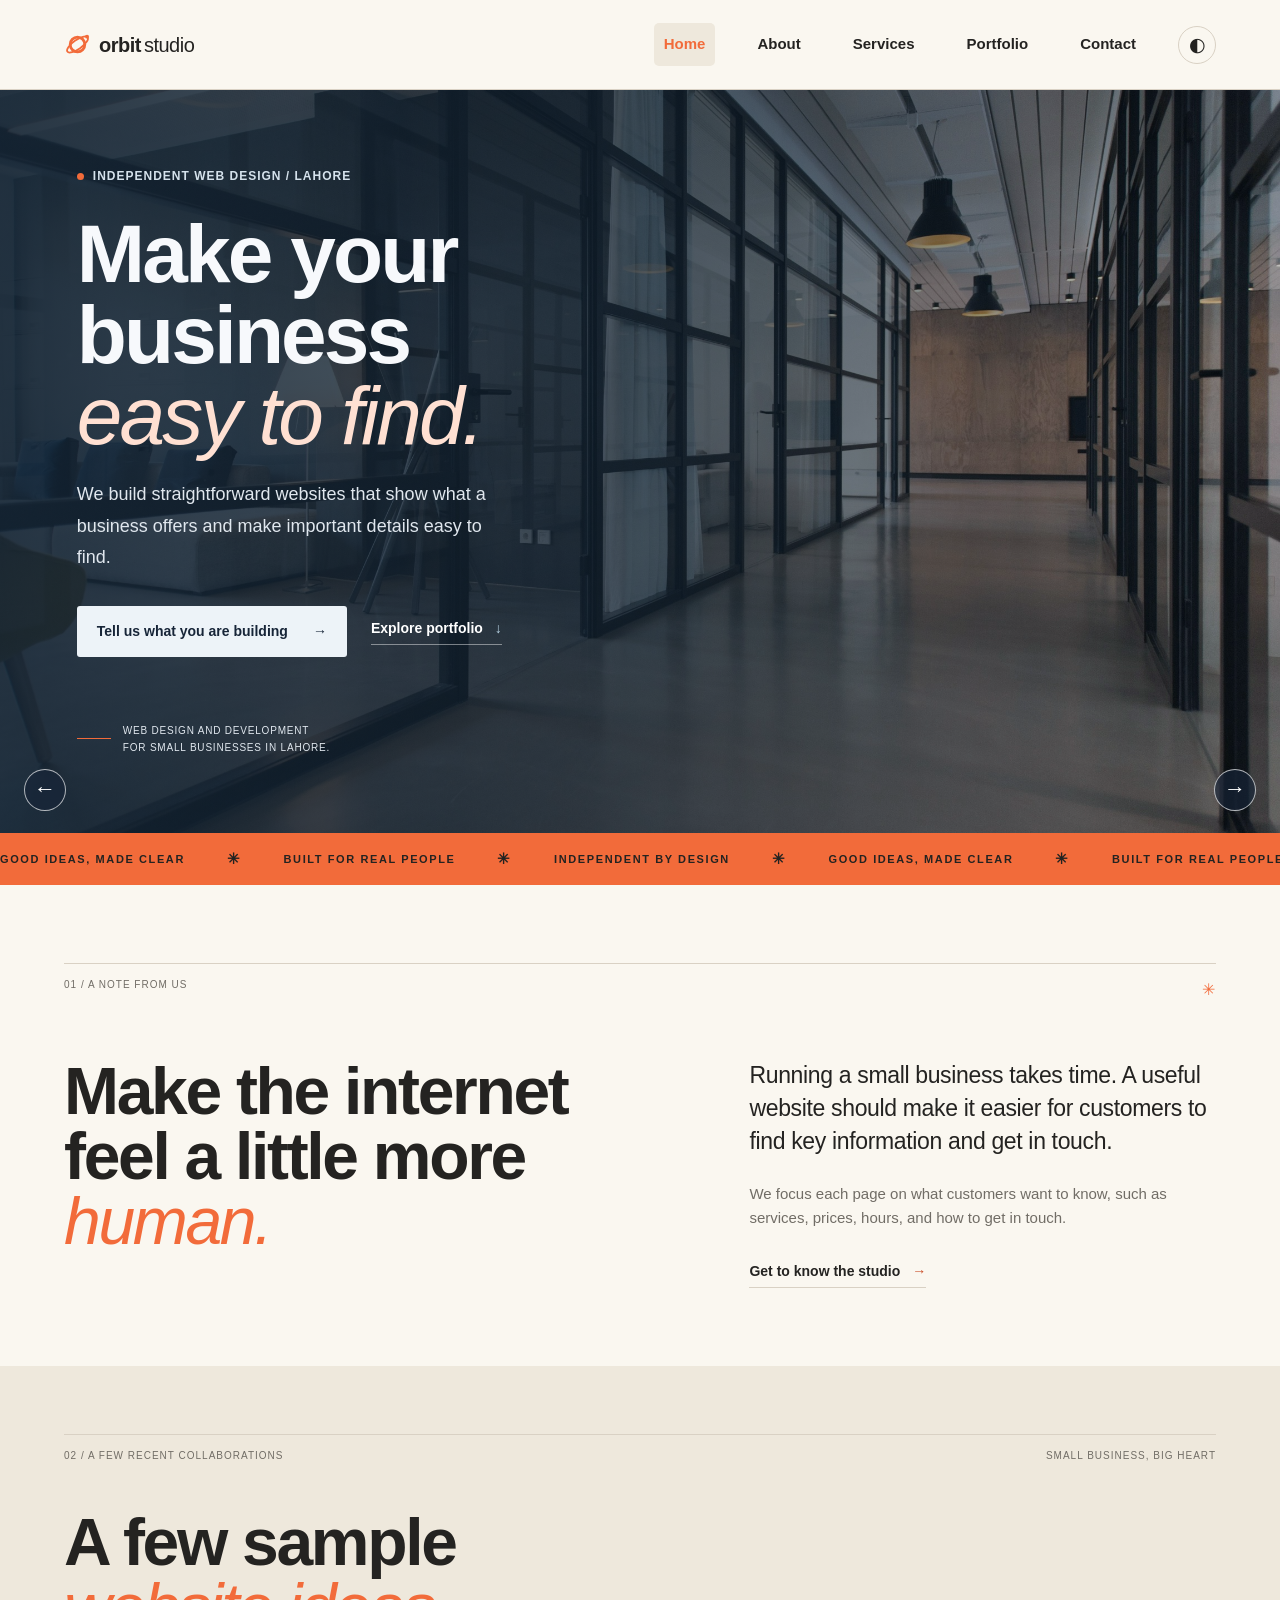
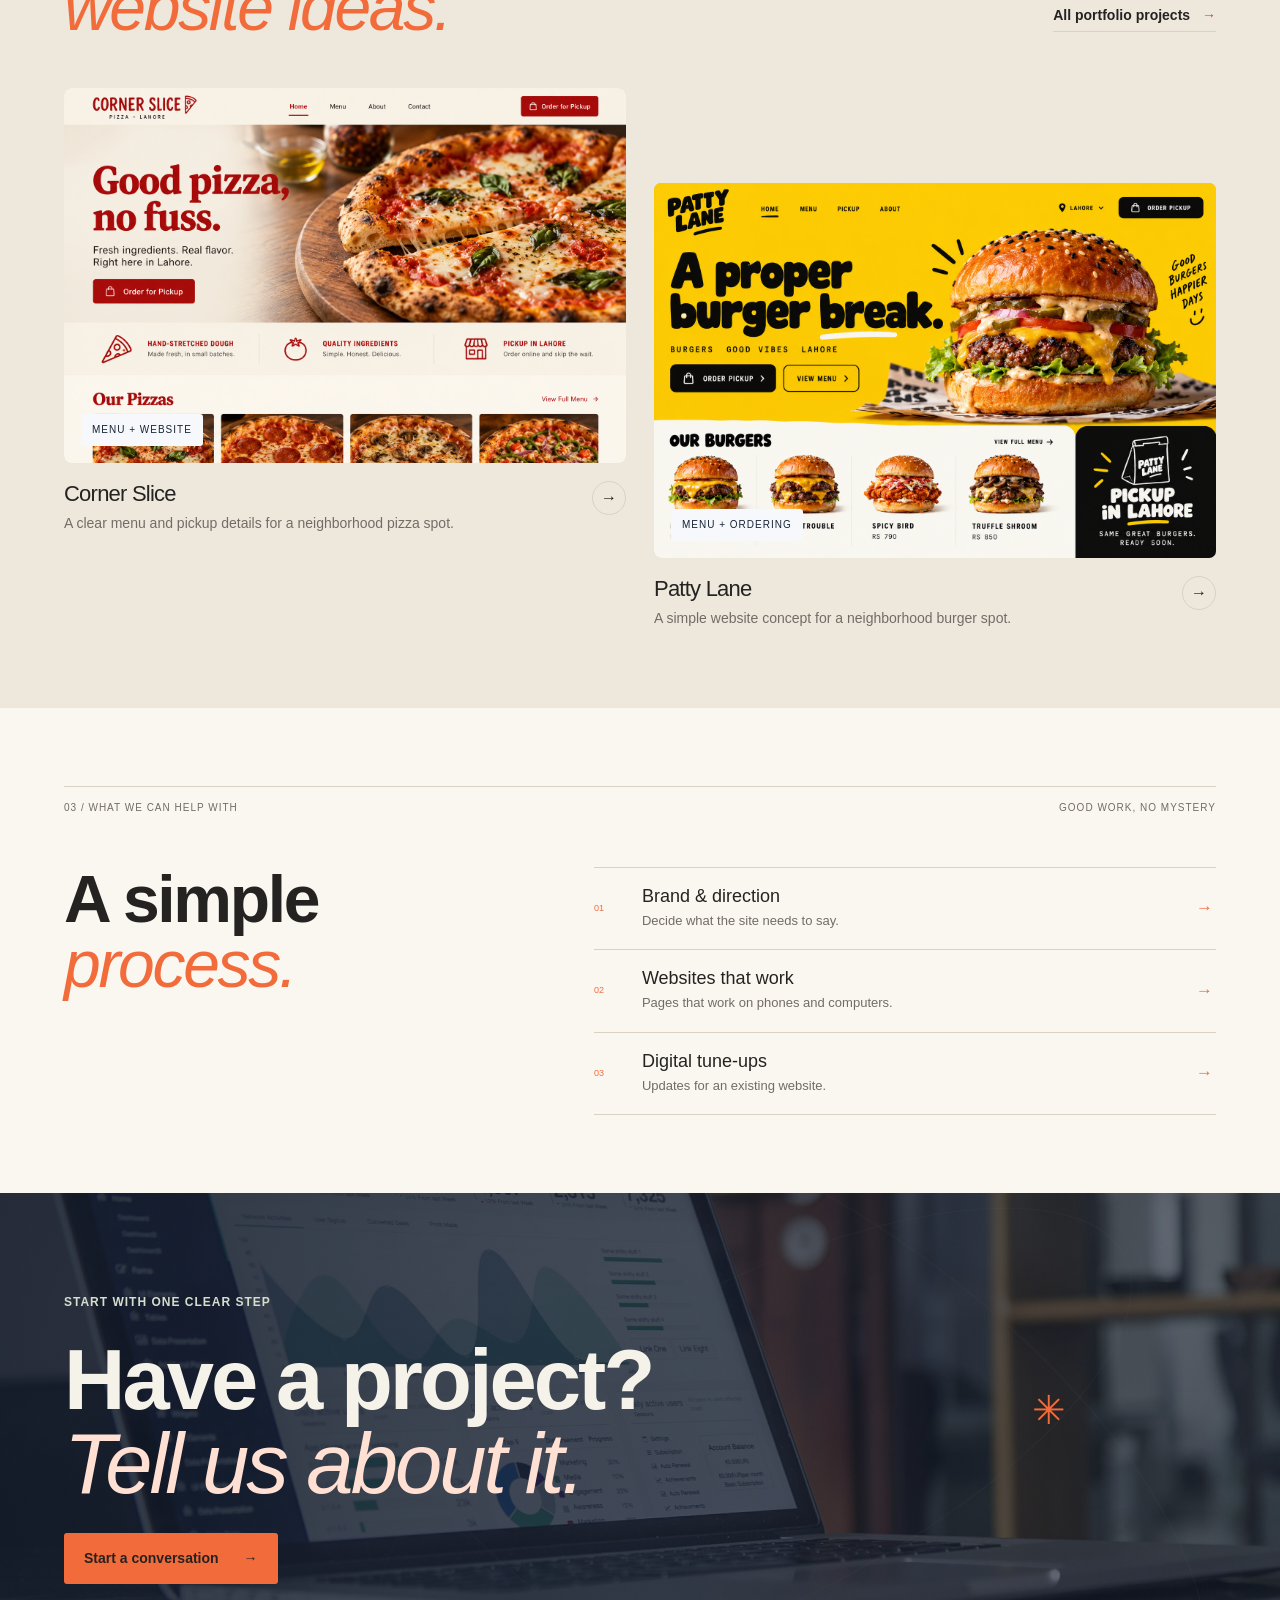
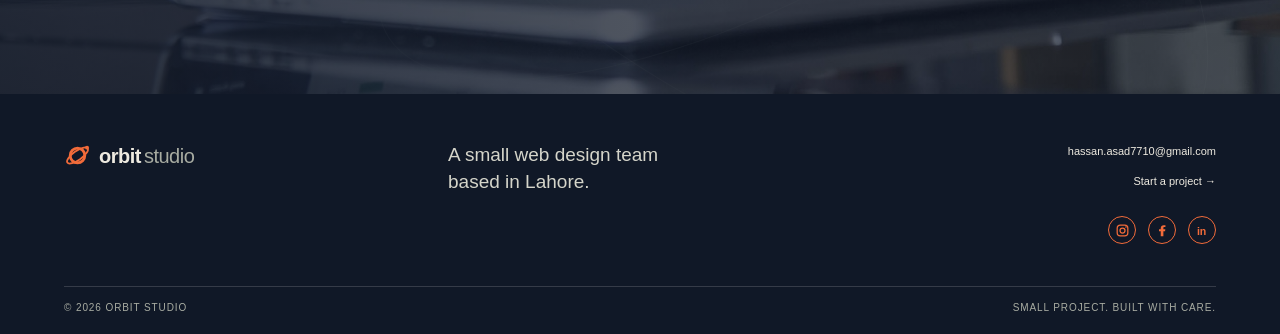
==== commit d757958b: "Add Orbit Studio interactive business website" ====
--- a/index.html
+++ b/index.html
@@ -7,7 +7,7 @@
   <meta name="theme-color" content="#FAF7F0">
   <meta name="description"
     content="Orbit Studio builds thoughtful websites and useful digital tools for independent businesses.">
-  <title>Orbit Studio - Make your next move</title>
+  <title>Orbit Studio | Websites for small businesses</title>
 
 
   <link rel="stylesheet" href="css/style.css">
@@ -38,16 +38,16 @@
   <main id="main">
     <section class="hero wrap" aria-label="Orbit Studio highlights">
       <div class="hero-slides" aria-hidden="true">
-        <div class="hero-slide is-active"></div>
-        <div class="hero-slide"></div>
-        <div class="hero-slide"></div>
+        <div class="hero-slide is-active"><img src="images/studio-slider-1.jpg" alt=""></div>
+        <div class="hero-slide"><img src="images/studio-slider-2.jpg" alt=""></div>
+        <div class="hero-slide"><img src="images/studio-slider-3.jpg" alt=""></div>
+        <div class="hero-slide"><img src="images/code-slider.jpg" alt=""></div>
       </div>
       <div class="hero-copy">
         <p class="eyebrow"><span class="status-dot"></span> INDEPENDENT WEB DESIGN / LAHORE</p>
         <h1>Make your business<br><em>easy to find.</em></h1>
-        <p class="hero-intro">I make simple websites for local businesses, with clear pages and the details customers
-          need.</p>
-        <div class="hero-actions"><a class="button button-dark" href="contact.html">Tell me what you are building <span
+        <p class="hero-intro">We build straightforward websites that show what a business offers and make important details easy to find.</p>
+        <div class="hero-actions"><a class="button button-dark" href="contact.html">Tell us what you are building <span
               aria-hidden="true">→</span></a><a class="text-link" href="portfolio.html">Explore portfolio <span
               aria-hidden="true">↓</span></a></div>
         <div class="hero-note"><span class="note-line"></span><span>WEB DESIGN AND DEVELOPMENT<br>FOR SMALL BUSINESSES
@@ -77,10 +77,8 @@
       <div class="intro-grid">
         <h2>Make the internet<br>feel a little more <em>human.</em></h2>
         <div class="intro-copy">
-          <p class="large-copy">Running a small business is already a full-time job. Your website should make things
-            easier, clearer, and a little more you.</p>
-          <p>I work with local businesses to show what makes them different and help customers find the information they
-            need.</p><a class="under-link" href="about.html">Get to know the studio <span>→</span></a>
+          <p class="large-copy">Running a small business takes time. A useful website should make it easier for customers to find key information and get in touch.</p>
+          <p>We focus each page on what customers want to know, such as services, prices, hours, and how to get in touch.</p><a class="under-link" href="about.html">Get to know the studio <span>→</span></a>
         </div>
       </div>
     </section>
@@ -89,14 +87,12 @@
         <div class="section-label"><span>02 / A FEW RECENT COLLABORATIONS</span><span>SMALL BUSINESS, BIG HEART</span>
         </div>
         <div class="section-heading-row">
-          <h2>Work that helps small<br><em>businesses stand out.</em></h2><a class="under-link"
+          <h2>A few sample<br><em>website ideas.</em></h2><a class="under-link"
             href="portfolio.html">All portfolio projects <span>→</span></a>
         </div>
         <div class="project-grid">
           <a class="project-card project-bloom" href="portfolio.html#corner-slice">
-            <div class="project-visual bloom-visual"><span class="mock-browser"><i></i><i></i><i></i></span><span
-                class="bloom-type">CORNER<br><em>SLICE.</em></span><span class="bloom-stem"></span><span
-                class="bloom-flower">✿</span><span class="project-chip">MENU + WEBSITE</span></div>
+            <div class="project-visual bloom-visual"><img class="project-image" src="images/corner-slice-mockup.png" alt="" loading="lazy" decoding="async"><span class="project-chip">MENU + WEBSITE</span></div>
             <div class="project-meta">
               <div>
                 <h3>Corner Slice</h3>
@@ -104,14 +100,12 @@
               </div><span class="arrow-round">→</span>
             </div>
           </a>
-          <a class="project-card project-field" href="portfolio.html#bun-theory">
-            <div class="project-visual field-visual"><span class="mock-browser"><i></i><i></i><i></i></span><span
-                class="field-big">BUN<br>THEORY<span>®</span></span><span class="field-stamp">GOOD THINGS<br>GROW
-                SLOWLY</span><span class="field-leaf">✳</span><span class="project-chip">MENU + ORDERING</span></div>
+          <a class="project-card project-field" href="portfolio.html#patty-lane">
+            <div class="project-visual field-visual"><img class="project-image" src="images/burger-spot-mockup.png" alt="" loading="lazy" decoding="async"><span class="project-chip">MENU + ORDERING</span></div>
             <div class="project-meta">
               <div>
-                <h3>Bun Theory</h3>
-                <p>A simple site for a burger place with a loyal local crowd.</p>
+                <h3>Patty Lane</h3>
+                <p>A simple website concept for a neighborhood burger spot.</p>
               </div><span class="arrow-round">→</span>
             </div>
           </a>
@@ -119,22 +113,21 @@
       </div>
     </section>
     <section class="services-teaser wrap section-space">
-      <div class="section-label"><span>03 / WHAT I CAN HELP WITH</span><span>GOOD WORK, NO MYSTERY</span></div>
+      <div class="section-label"><span>03 / WHAT WE CAN HELP WITH</span><span>GOOD WORK, NO MYSTERY</span></div>
       <div class="service-teaser-grid">
-        <h2>From first<br>thought to <em>launch.</em></h2>
-        <div class="service-list"><a href="services.html"><span>01</span><span><b>Brand & direction</b><small>Find the
-                signal in all the noise.</small></span><span>→</span></a><a
-            href="services.html"><span>02</span><span><b>Websites that work</b><small>Thoughtful design, built to
-                last.</small></span><span>→</span></a><a href="services.html"><span>03</span><span><b>Digital
-                tune-ups</b><small>Small fixes with a big impact.</small></span><span>→</span></a></div>
+        <h2>A simple<br><em>process.</em></h2>
+        <div class="service-list"><a href="services.html"><span>01</span><span><b>Brand & direction</b><small>Decide what the site needs to say.</small></span><span>→</span></a><a
+            href="services.html"><span>02</span><span><b>Websites that work</b><small>Pages that work on phones and computers.</small></span><span>→</span></a><a href="services.html"><span>03</span><span><b>Digital
+                tune-ups</b><small>Updates for an existing website.</small></span><span>→</span></a></div>
       </div>
     </section>
-    <section class="closing-cta">
+    <section class="closing-cta has-background">
+      <img class="closing-cta-image" src="images/analytics.jpg" alt="">
       <div class="cta-orbit cta-orbit-a"></div>
       <div class="cta-orbit cta-orbit-b"></div>
       <div class="wrap cta-inner">
-        <p class="eyebrow">GOOD THINGS START SOMEWHERE</p>
-        <h2>Have a project?<br><em>Tell me about it.</em></h2><a class="button button-light" href="contact.html">Start a
+        <p class="eyebrow">START WITH ONE CLEAR STEP</p>
+        <h2>Have a project?<br><em>Tell us about it.</em></h2><a class="button button-light" href="contact.html">Start a
           conversation <span>→</span></a><span class="cta-star">✳</span>
       </div>
     </section>
@@ -148,7 +141,7 @@
             transform="rotate(-35 24 24)" />
           <circle cx="41" cy="10" r="3.5" fill="currentColor" />
         </svg><span>orbit<span class="brand-light">studio</span><small>INDEPENDENT BY DESIGN</small></span></a>
-      <p>A small web design practice<br>based in Lahore.</p>
+      <p>A small web design team<br>based in Lahore.</p>
       <div class="footer-links"><a href="mailto:hassan.asad7710@gmail.com">hassan.asad7710@gmail.com</a><a
           href="contact.html">Start a project →</a>
         <div class="social-links" aria-label="Social media"><a href="index.html"
@@ -170,4 +163,4 @@
   <button class="back-top" aria-label="Back to top">↑</button>
 </body>
 
-</html>+</html>
--- a/css/style.css
+++ b/css/style.css
@@ -1,34 +1,29 @@
 :root {
     color-scheme: light;
-    --paper: #f5f2ea;
-    --paper-deep: #ebe6dc;
-    --surface: #fffdf8;
-    --ink: #242622;
-    --muted: #73746d;
-    --line: #d9d5ca;
-    --green: #3e685d;
-    --green-dark: #2c5048;
-    --lime: #c5d466;
-    --orange: #d77555;
-    --serif: 'Fraunces', Georgia, serif;
-    --sans: 'DM Sans', Arial, sans-serif;
-    --shadow: 0 18px 50px #28291d12;
-    --pad: clamp(24px, 6.4vw, 96px)
-}
-
+    --paper: #FAF7F0;
+    --paper-deep: #EEE8DC;
+    --surface: #EEE8DC;
+    --ink: #242321;
+    --muted: #716D66;
+    --line: #D9D1C4;
+    --accent: #F26B3A;
+    --accent-strong: #C94923;
+    --heading-font: Arial, Helvetica, sans-serif;
+    --body-font: Arial, Helvetica, sans-serif;
+    --shadow: 0 10px 26px #24232112;
+    --page-padding: clamp(22px, 5vw, 76px)
+}
 html[data-theme=dark] {
     color-scheme: dark;
-    --paper: #1e2421;
-    --paper-deep: #272e2a;
-    --surface: #252c28;
-    --ink: #eeeae0;
-    --muted: #aaa99e;
-    --line: #3d4640;
-    --green: #a8c9a5;
-    --green-dark: #c0d8b6;
-    --lime: #d5e77b;
-    --orange: #e78c6c;
-    --shadow: 0 18px 50px #0003
+    --paper: #101827;
+    --paper-deep: #1C2738;
+    --surface: #1C2738;
+    --ink: #F6F3EC;
+    --muted: #AAB5C4;
+    --line: #364254;
+    --accent: #FF875A;
+    --accent-strong: #FF875A;
+    --shadow: 0 10px 26px #0004
 }
 
 * {
@@ -44,7 +39,7 @@
     margin: 0;
     background: var(--paper);
     color: var(--ink);
-    font-family: var(--sans);
+    font-family: var(--body-font);
     font-size: 15px;
     line-height: 1.65;
     transition: background .25s, color .25s
@@ -75,7 +70,7 @@
 }
 
 .wrap {
-    width: min(100% - var(--pad)*2, 1240px);
+    width: min(100% - var(--page-padding)*2, 1240px);
     margin-inline: auto
 }
 
@@ -99,7 +94,7 @@
 
 .site-header {
     height: 90px;
-    padding: 0 var(--pad);
+    padding: 0 var(--page-padding);
     display: flex;
     align-items: center;
     justify-content: space-between;
@@ -121,44 +116,20 @@
 
 .brand-light {
     font-weight: 400;
-    color: var(--muted)
+    color: var(--ink);
+    margin-left: 3px
 }
 
 .brand small {
+    display: none
+}
+
+.brand-mark {
     display: block;
-    font: 600 8px var(--sans);
-    letter-spacing: 1.25px;
-    margin-top: 7px;
-    color: var(--muted)
-}
-
-.brand-mark {
-    width: 34px;
-    height: 34px;
-    border: 1.5px solid var(--ink);
-    border-radius: 50%;
-    display: grid;
-    place-items: center;
-    position: relative;
-    transform: rotate(-28deg)
-}
-
-.brand-mark:before {
-    content: "";
-    width: 40px;
-    height: 14px;
-    position: absolute;
-    border: 1px solid var(--green);
-    border-radius: 50%;
-    transform: rotate(-38deg)
-}
-
-.brand-mark i {
-    width: 7px;
-    height: 7px;
-    background: var(--orange);
-    border-radius: 50%;
-    z-index: 1
+    flex: 0 0 27px;
+    width: 27px;
+    height: 27px;
+    color: var(--accent)
 }
 
 .primary-nav {
@@ -224,9 +195,8 @@
 .status-dot {
     width: 7px;
     height: 7px;
-    background: var(--green);
+    background: var(--accent);
     border-radius: 50%;
-    box-shadow: 0 0 0 4px color-mix(in srgb, var(--green) 13%, transparent)
 }
 
 h1,
@@ -238,7 +208,7 @@
 
 h1,
 h2 {
-    font-family: var(--serif);
+    font-family: var(--heading-font);
     font-weight: 500;
     letter-spacing: -.045em;
     line-height: .99
@@ -257,7 +227,7 @@
 .slow-title em,
 .neighbor-headline em {
     font-weight: 500;
-    color: var(--green);
+    color: var(--accent);
     font-style: italic
 }
 
@@ -284,11 +254,7 @@
     border-radius: 3px;
     font-size: 11px;
     font-weight: 600;
-    transition: transform .2s, background .2s
-}
-
-.button:hover {
-    transform: translateY(-2px)
+    transition: background .2s
 }
 
 .button-dark {
@@ -297,12 +263,12 @@
 }
 
 .button-dark:hover {
-    background: var(--green-dark);
+    background: var(--accent-strong);
     color: #fff
 }
 
 .button-light {
-    background: var(--lime);
+    background: var(--accent);
     color: #242622
 }
 
@@ -317,7 +283,7 @@
 .text-link span,
 .under-link span {
     padding-left: 8px;
-    color: var(--green)
+    color: var(--accent)
 }
 
 .hero-note {
@@ -334,7 +300,7 @@
 .note-line {
     height: 1px;
     width: 34px;
-    background: var(--orange)
+    background: var(--accent)
 }
 
 .hero-art {
@@ -375,7 +341,7 @@
 .sun-disc {
     width: 41%;
     height: 41%;
-    background: var(--lime);
+    background: var(--accent);
     border-radius: 50%;
     display: grid;
     place-items: center;
@@ -384,7 +350,7 @@
 }
 
 .sun-label {
-    font: 600 11px/1.35 var(--sans);
+    font: 600 11px/1.35 var(--body-font);
     letter-spacing: 1.1px;
     text-align: center
 }
@@ -394,16 +360,15 @@
     right: 12%;
     top: 10%;
     font-size: 20px;
-    color: var(--orange)
+    color: var(--accent)
 }
 
 .planet {
     position: absolute;
     width: 14px;
     height: 14px;
-    background: var(--orange);
+    background: var(--accent);
     border-radius: 50%;
-    box-shadow: 0 0 0 6px color-mix(in srgb, var(--orange) 14%, transparent)
 }
 
 .planet-a {
@@ -416,7 +381,7 @@
     top: 51%;
     width: 10px;
     height: 10px;
-    background: var(--green)
+    background: var(--accent)
 }
 
 .planet-c {
@@ -447,7 +412,7 @@
 
 .art-cross {
     position: absolute;
-    color: var(--green);
+    color: var(--accent);
     font-size: 17px
 }
 
@@ -459,7 +424,7 @@
 .cross-b {
     right: 20%;
     top: 20%;
-    color: var(--orange)
+    color: var(--accent)
 }
 
 .hero-index {
@@ -485,7 +450,7 @@
 
 .ticker {
     overflow: hidden;
-    background: var(--green);
+    background: var(--accent);
     color: #f3f2e9;
     white-space: nowrap;
     padding: 14px 0
@@ -503,7 +468,7 @@
 }
 
 .ticker b {
-    color: var(--lime);
+    color: var(--accent);
     font-size: 15px
 }
 
@@ -524,7 +489,7 @@
 
 .label-star {
     font-size: 16px;
-    color: var(--orange)
+    color: var(--accent)
 }
 
 .intro-grid {
@@ -549,7 +514,7 @@
 }
 
 .large-copy {
-    font-family: var(--serif);
+    font-family: var(--heading-font);
     font-size: 21px;
     line-height: 1.45;
     letter-spacing: -.015em
@@ -598,14 +563,10 @@
 }
 
 .project-visual {
-    height: 355px;
+    height: auto;
+    aspect-ratio: 3 / 2;
     position: relative;
     overflow: hidden;
-    transition: transform .35s
-}
-
-.project-card:hover .project-visual {
-    transform: translateY(-5px)
 }
 
 .bloom-visual {
@@ -631,7 +592,7 @@
 }
 
 .bloom-type {
-    font: 600 clamp(34px, 5vw, 57px)/.93 var(--serif);
+    font: 600 clamp(34px, 5vw, 57px)/.93 var(--heading-font);
     letter-spacing: -2px;
     color: #34564e;
     text-align: center;
@@ -720,7 +681,7 @@
 }
 
 .field-big {
-    font: 700 clamp(38px, 5.5vw, 64px)/.85 var(--sans);
+    font: 700 clamp(38px, 5.5vw, 64px)/.85 var(--body-font);
     letter-spacing: -3px;
     color: #273b30;
     text-align: center;
@@ -765,7 +726,7 @@
 }
 
 .project-meta h3 {
-    font: 500 22px var(--serif);
+    font: 500 22px var(--heading-font);
     margin: 0 0 5px
 }
 
@@ -816,12 +777,12 @@
 
 .service-list>a>span:first-child {
     font-size: 9px;
-    color: var(--orange)
+    color: var(--accent)
 }
 
 .service-list>a>span:last-child {
     font-size: 17px;
-    color: var(--green)
+    color: var(--accent)
 }
 
 .service-list b,
@@ -830,7 +791,7 @@
 }
 
 .service-list b {
-    font: 500 18px var(--serif)
+    font: 500 18px var(--heading-font)
 }
 
 .service-list small {
@@ -842,7 +803,7 @@
 .closing-cta {
     position: relative;
     overflow: hidden;
-    background: var(--green-dark);
+    background: var(--accent-strong);
     color: #f4f2e9;
     padding: 100px 0 110px;
     min-height: 420px
@@ -863,7 +824,7 @@
 }
 
 .cta-inner h2 em {
-    color: var(--lime)
+    color: var(--accent)
 }
 
 .cta-orbit {
@@ -888,7 +849,7 @@
     right: 13%;
     top: 29%;
     font-size: 40px;
-    color: var(--lime)
+    color: var(--accent)
 }
 
 .site-footer {
@@ -914,7 +875,7 @@
 }
 
 .footer-top>p {
-    font: 500 19px/1.4 var(--serif);
+    font: 500 19px/1.4 var(--heading-font);
     margin: 0;
     color: #d5d5ca
 }
@@ -965,65 +926,6 @@
     line-height: 1.8
 }
 
-.page-hero-art {
-    position: absolute;
-    right: 4%;
-    bottom: 17px;
-    width: 260px;
-    height: 200px
-}
-
-.about-art {
-    display: grid;
-    place-items: center
-}
-
-.about-sun {
-    position: relative;
-    z-index: 1;
-    background: var(--lime);
-    color: var(--ink);
-    width: 80px;
-    height: 80px;
-    border-radius: 50%;
-    display: grid;
-    place-items: center;
-    font: 500 43px var(--serif)
-}
-
-.about-ring {
-    position: absolute;
-    width: 95%;
-    height: 38%;
-    border: 1px solid var(--line);
-    border-radius: 50%;
-    transform: rotate(33deg)
-}
-
-.ring-two {
-    width: 60%;
-    height: 100%;
-    transform: rotate(-29deg);
-    border-color: var(--green)
-}
-
-.ring-three {
-    width: 116%;
-    height: 72%;
-    transform: rotate(-55deg);
-    border-style: dashed
-}
-
-.about-label {
-    position: absolute;
-    right: -24px;
-    bottom: 0;
-    font-size: 7px;
-    letter-spacing: 1px;
-    color: var(--muted);
-    line-height: 1.5
-}
-
 .story-section {
     padding-top: 0
 }
@@ -1057,12 +959,12 @@
 }
 
 .value-number {
-    color: var(--orange);
+    color: var(--accent);
     font-size: 10px
 }
 
 .values-grid h3 {
-    font: 500 25px var(--serif);
+    font: 500 25px var(--heading-font);
     margin: 30px 0 8px
 }
 
@@ -1095,8 +997,13 @@
 }
 
 .numbers-grid strong {
-    font: 500 56px var(--serif);
-    color: var(--green)
+    font: 500 56px var(--heading-font);
+    color: var(--accent)
+}
+
+.numbers-grid .team-label {
+    font-size: 21px;
+    letter-spacing: .03em
 }
 
 .numbers-grid span {
@@ -1104,10 +1011,6 @@
     line-height: 1.6;
     letter-spacing: .8px;
     color: var(--muted)
-}
-
-.services-hero {
-    min-height: 540px
 }
 
 .services-hero .button {
@@ -1129,7 +1032,7 @@
 }
 
 .service-number {
-    color: var(--orange);
+    color: var(--accent);
     font-size: 11px;
     padding-top: 4px
 }
@@ -1140,13 +1043,13 @@
 }
 
 .service-title h2 {
-    font: 500 clamp(37px, 4.5vw, 58px)/.97 var(--serif);
+    font: 500 clamp(37px, 4.5vw, 58px)/.97 var(--heading-font);
     letter-spacing: -.04em;
     margin: 0
 }
 
 .service-title h2 em {
-    color: var(--green)
+    color: var(--accent)
 }
 
 .service-description {
@@ -1170,7 +1073,7 @@
 
 .service-asterisk {
     font-size: 22px;
-    color: var(--green);
+    color: var(--accent);
     justify-self: end
 }
 
@@ -1193,11 +1096,11 @@
 .process-steps article>span {
     font-size: 8px;
     letter-spacing: 1px;
-    color: var(--orange)
+    color: var(--accent)
 }
 
 .process-steps h3 {
-    font: 500 18px var(--serif);
+    font: 500 18px var(--heading-font);
     margin: 31px 0 9px
 }
 
@@ -1242,7 +1145,7 @@
     justify-content: space-between;
     align-items: center;
     padding: 19px 0;
-    font: 500 16px var(--serif)
+    font: 500 16px var(--heading-font)
 }
 
 .faq-list summary::-webkit-details-marker {
@@ -1250,8 +1153,8 @@
 }
 
 .faq-list summary span {
-    font: 400 20px var(--sans);
-    color: var(--green);
+    font: 400 20px var(--body-font);
+    color: var(--accent);
     transition: transform .2s
 }
 
@@ -1309,7 +1212,7 @@
 
 .filter-button span {
     margin-left: 7px;
-    color: var(--lime)
+    color: var(--accent)
 }
 
 .portfolio-grid {
@@ -1364,7 +1267,7 @@
     position: absolute;
     left: 10%;
     top: 33%;
-    font: 500 51px/.88 var(--serif);
+    font: 500 51px/.88 var(--heading-font);
     letter-spacing: -2px;
     z-index: 2
 }
@@ -1384,7 +1287,7 @@
     display: grid;
     place-items: center;
     text-align: center;
-    font: 600 7px/1.3 var(--sans);
+    font: 600 7px/1.3 var(--body-font);
     letter-spacing: .8px;
     transform: rotate(12deg)
 }
@@ -1467,7 +1370,7 @@
     z-index: 1;
     left: 10%;
     top: 31%;
-    font: 700 45px/.95 var(--sans);
+    font: 700 45px/.95 var(--body-font);
     letter-spacing: -2px
 }
 
@@ -1500,7 +1403,7 @@
 }
 
 .field-cup span {
-    font: 500 20px var(--serif);
+    font: 500 20px var(--heading-font);
     color: #50705a
 }
 
@@ -1522,21 +1425,21 @@
     position: absolute;
     left: 12%;
     top: 24%;
-    font: 500 93px var(--serif);
+    font: 500 93px var(--heading-font);
     color: #527061
 }
 
 .mend-stitch span {
-    font: 28px var(--sans);
+    font: 28px var(--body-font);
     vertical-align: top;
-    color: var(--orange)
+    color: var(--accent)
 }
 
 .mend-words {
     position: absolute;
     bottom: 19%;
     left: 12%;
-    font: 500 37px/.93 var(--serif);
+    font: 500 37px/.93 var(--heading-font);
     letter-spacing: -1px
 }
 
@@ -1601,7 +1504,7 @@
     position: absolute;
     left: 11%;
     top: 34%;
-    font: 500 50px/.86 var(--serif);
+    font: 500 50px/.86 var(--heading-font);
     letter-spacing: -2px
 }
 
@@ -1628,7 +1531,7 @@
     left: 8%;
     top: 24%;
     z-index: 2;
-    font: 600 47px/.92 var(--serif);
+    font: 600 47px/.92 var(--heading-font);
     letter-spacing: -2px
 }
 
@@ -1681,7 +1584,7 @@
     position: absolute;
     top: 37%;
     left: 48%;
-    background: var(--lime);
+    background: var(--accent);
     border-radius: 50%;
     width: 31px;
     height: 31px;
@@ -1699,7 +1602,7 @@
 .project-type {
     font-size: 8px;
     letter-spacing: 1px;
-    color: var(--orange)
+    color: var(--accent)
 }
 
 .portfolio-project-meta h2 {
@@ -1752,50 +1655,38 @@
 
 .contact-aside {
     margin-top: 85px;
-    display: flex;
+    display: grid;
+    grid-template-columns: 42px 1fr;
+    column-gap: 18px;
+    row-gap: 14px;
     align-items: center;
-    gap: 18px;
     position: relative
 }
 
 .aside-orbit {
-    width: 48px;
-    height: 48px;
-    border: 1px solid var(--green);
-    border-radius: 50%;
-    display: grid;
-    place-items: center;
-    color: var(--orange);
-    font-size: 22px;
-    position: relative
-}
-
-.aside-orbit:after {
-    content: "";
-    position: absolute;
-    width: 62px;
-    height: 22px;
-    border: 1px solid var(--line);
-    border-radius: 50%;
-    transform: rotate(-34deg)
+    display: block;
+    flex: 0 0 42px;
+    width: 42px;
+    height: 42px;
+    color: var(--accent);
+    overflow: visible
 }
 
 .contact-aside p {
-    font: 500 17px/1.5 var(--serif);
+    font: 500 17px/1.5 var(--heading-font);
     margin: 0
 }
 
 .contact-aside a {
-    color: var(--green);
-    font: 600 11px var(--sans)
+    color: var(--accent);
+    font: 600 11px var(--body-font)
 }
 
 .contact-aside small {
-    position: absolute;
-    left: 67px;
-    top: 67px;
+    grid-column: 2;
+    position: static;
     color: var(--muted);
-    font-size: 7px;
+    font-size: 9px;
     letter-spacing: .7px
 }
 
@@ -1873,18 +1764,18 @@
 
 .form-success {
     margin-top: 18px;
-    background: color-mix(in srgb, var(--green) 11%, var(--surface));
+    background: var(--surface);
     padding: 16px
 }
 
 .form-success>span {
-    color: var(--orange);
+    color: var(--accent);
     font-size: 20px
 }
 
 .form-success b {
     display: block;
-    font: 500 20px var(--serif)
+    font: 500 20px var(--heading-font)
 }
 
 .form-success p {
@@ -1908,25 +1799,26 @@
 
 .contact-bottom-inner span:last-child {
     font-size: 17px;
-    color: var(--orange)
+    color: var(--accent)
 }
 
 .back-top {
     position: fixed;
+    right: 22px;
     bottom: 22px;
-    right: 22px;
-    width: 40px;
-    height: 40px;
+    width: 48px;
+    height: 48px;
     border: 0;
-    background: var(--ink);
-    color: var(--paper);
     border-radius: 50%;
+    background: var(--accent);
+    color: var(--ink);
+    font-size: 23px;
     z-index: 6;
     cursor: pointer;
     opacity: 0;
     pointer-events: none;
     transform: translateY(8px);
-    transition: .2s
+    transition: opacity .2s, transform .2s
 }
 
 .back-top.visible {
@@ -1940,6 +1832,12 @@
         min-height: 590px
     }
 
+    .hero-actions {
+        align-items: flex-start;
+        flex-direction: column;
+        gap: 16px
+    }
+
     .hero-art {
         width: 95%
     }
@@ -1949,7 +1847,7 @@
     }
 
     .project-visual {
-        height: 290px
+        height: auto
     }
 
     .portfolio-art {
@@ -1973,17 +1871,27 @@
         gap: 15px
     }
 
+    .process-steps {
+        grid-template-columns: repeat(2, 1fr);
+        gap: 28px
+    }
+
     .contact-grid {
-        gap: 6%
+        grid-template-columns: 1fr;
+        gap: 34px
+    }
+
+    .contact-aside {
+        margin-top: 48px
+    }
+
+    .footer-links a {
+        overflow-wrap: anywhere
     }
 }
 
 @media(max-width:650px) {
-    :root {
-        --pad: 23px
-    }
-
-    .site-header {
+.site-header {
         height: 72px
     }
 
@@ -1991,12 +1899,7 @@
         font-size: 18px
     }
 
-    .brand-mark {
-        width: 30px;
-        height: 30px
-    }
-
-    .menu-toggle {
+.menu-toggle {
         display: flex;
         flex-direction: column;
         align-items: center;
@@ -2017,7 +1920,7 @@
         left: 0;
         right: 0;
         background: var(--paper);
-        padding: 20px var(--pad) 24px;
+        padding: 20px var(--page-padding) 24px;
         border-bottom: 1px solid var(--line);
         box-shadow: var(--shadow);
         align-items: stretch;
@@ -2130,7 +2033,8 @@
     }
 
     .project-visual {
-        height: 300px
+        height: auto;
+        aspect-ratio: 3 / 2
     }
 
     .service-teaser-grid {
@@ -2147,7 +2051,7 @@
     }
 
     .cta-inner h2 {
-        font-size: 58px
+        font-size: clamp(40px, 10vw, 58px)
     }
 
     .cta-star {
@@ -2177,7 +2081,8 @@
     }
 
     .footer-bottom span:nth-child(2) {
-        display: none
+        display: block;
+        width: 100%
     }
 
     .page-hero {
@@ -2191,18 +2096,14 @@
     }
 
     .page-hero h1 {
-        font-size: clamp(54px, 15vw, 78px)
+        font-size: clamp(40px, 10vw, 65px)
     }
 
     .page-lede {
         font-size: 13px
     }
 
-    .page-hero-art {
-        display: none
-    }
-
-    .story-section {
+.story-section {
         padding-top: 0
     }
 
@@ -2384,70 +2285,37 @@
 }
 
 .back-top:hover {
-    background: var(--green-dark);
-    color: #fff
+    background: var(--accent-strong);
+    color: var(--ink)
 }
 
 .filter-button:hover {
     filter: brightness(.94)
 }
 
-:root {
-    color-scheme: light;
-    --paper: #f6f8fb;
-    --paper-deep: #eaf0f5;
-    --surface: #fff;
-    --ink: #172538;
-    --muted: #64748b;
-    --line: #dce4ec;
-    --green: #3b6d9a;
-    --green-dark: #285579;
-    --lime: #b9d4e5;
-    --orange: #d8865b;
-    --serif: 'DM Sans', Arial, sans-serif;
-    --sans: 'DM Sans', Arial, sans-serif;
-    --shadow: 0 14px 40px #17253812;
-    --pad: clamp(22px, 5vw, 76px)
-}
-
-html[data-theme=dark] {
-    color-scheme: dark;
-    --paper: #121b26;
-    --paper-deep: #1a2734;
-    --surface: #202e3d;
-    --ink: #edf3f8;
-    --muted: #a2b2c2;
-    --line: #394a5d;
-    --green: #91bce2;
-    --green-dark: #c1ddf2;
-    --lime: #b6d9e8;
-    --orange: #f1a77b;
-    --shadow: 0 14px 40px #0003
-}
-
 h1 {
-    font-family: 'Space Grotesk', 'DM Sans', Arial, sans-serif;
+    font-family: var(--heading-font);
     font-weight: 600;
     letter-spacing: -.04em
 }
 
 h1 em {
-    font-style: normal;
-    color: var(--lime)
+    font-style: italic;
+    color: var(--accent)
 }
 
 .hero.wrap {
-    width: min(100% - var(--pad)*2, 1320px);
+    width: 100%;
+    max-width: none;
     min-height: 540px;
-    margin: 28px auto 0;
+    margin: 0;
     padding: clamp(35px, 6vw, 78px);
-    border-radius: 12px;
+    border-radius: 0;
     display: flex;
     align-items: center;
     position: relative;
     overflow: hidden;
     background-color: #233c52;
-    background-image: linear-gradient(90deg, rgba(18, 34, 49, .92) 0%, rgba(18, 34, 49, .78) 48%, rgba(18, 34, 49, .24) 100%), url('https://images.unsplash.com/photo-1679459905598-79db89b707f3?auto=format&fit=crop&w=2000&q=85');
     background-size: cover;
     background-position: center
 }
@@ -2505,10 +2373,6 @@
 .button-light {
     background: #b9d4e5;
     color: #172538
-}
-
-.ticker {
-    background: #3b6d9a
 }
 
 .work-section,
@@ -2519,10 +2383,6 @@
     background: var(--paper-deep)
 }
 
-.site-footer {
-    background: #172538
-}
-
 .project-visual,
 .portfolio-art,
 .contact-form {
@@ -2536,14 +2396,6 @@
 
 .work-section {
     padding: 68px 0 78px
-}
-
-.closing-cta {
-    background: #285579
-}
-
-.cta-inner h2 em {
-    color: #cfe1ec
 }
 
 .cta-orbit {
@@ -2556,12 +2408,12 @@
         min-height: 540px;
         margin: 0;
         border-radius: 0;
-        padding: 40px var(--pad);
+        padding: 40px var(--page-padding);
         background-position: 58% center
     }
 
     .hero h1 {
-        font-size: clamp(45px, 12vw, 66px)
+        font-size: clamp(38px, 9vw, 58px)
     }
 
     .section-space {
@@ -2575,8 +2427,7 @@
     position: sticky;
     top: 0;
     z-index: 100;
-    background: color-mix(in srgb, var(--paper) 94%, transparent);
-    backdrop-filter: blur(12px);
+    background: var(--paper);
 }
 
 .primary-nav {
@@ -2593,8 +2444,8 @@
 
 .primary-nav>a:hover,
 .primary-nav>a.active {
-    color: var(--green);
-    background: color-mix(in srgb, var(--green) 10%, transparent)
+    color: var(--accent);
+    background: var(--paper-deep)
 }
 
 .brand {
@@ -2603,31 +2454,6 @@
     letter-spacing: -1px
 }
 
-.brand-light {
-    font-weight: 500
-}
-
-.brand small {
-    display: none
-}
-
-.brand-mark {
-    width: 26px;
-    height: 26px;
-    border: 2px solid var(--green);
-    transform: none
-}
-
-.brand-mark:before {
-    display: none
-}
-
-.brand-mark i {
-    width: 8px;
-    height: 8px;
-    background: var(--orange)
-}
-
 .hero.wrap {
     isolation: isolate;
     background-image: none
@@ -2645,7 +2471,7 @@
     background-size: cover;
     background-position: center;
     opacity: 0;
-    transition: opacity 1s ease
+    transition: opacity .65s ease
 }
 
 .hero-slide:after {
@@ -2653,18 +2479,6 @@
     position: absolute;
     inset: 0;
     background: linear-gradient(90deg, rgba(18, 34, 49, .91), rgba(18, 34, 49, .72) 48%, rgba(18, 34, 49, .25))
-}
-
-.hero-slide:nth-child(1) {
-    background-image: url('https://images.unsplash.com/photo-1497366754035-f200968a6e72?auto=format&fit=crop&w=2000&q=85')
-}
-
-.hero-slide:nth-child(2) {
-    background-image: url('https://images.unsplash.com/photo-1497366811353-6870744d04b2?auto=format&fit=crop&w=2000&q=85')
-}
-
-.hero-slide:nth-child(3) {
-    background-image: url('https://images.unsplash.com/photo-1497366216548-37526070297c?auto=format&fit=crop&w=2000&q=85')
 }
 
 .hero-slide.is-active {
@@ -2706,7 +2520,7 @@
     min-width: 0;
     justify-content: flex-start;
     gap: 42px;
-    animation: ticker-scroll 28s linear infinite;
+    animation: ticker-scroll 46s linear infinite;
     font-size: 11px
 }
 
@@ -2726,17 +2540,33 @@
     isolation: isolate
 }
 
+.project-image {
+    position: absolute;
+    inset: 0;
+    display: block;
+    width: 100%;
+    height: 100%;
+    object-fit: cover;
+    transition: transform .25s ease
+}
+
+.project-card:hover .project-image {
+    transform: scale(1.025)
+}
+
+@media(prefers-reduced-motion:reduce) {
+    .project-image {
+        transition: none
+    }
+
+    .project-card:hover .project-image {
+        transform: none
+    }
+}
+
 .project-visual:before,
 .project-visual:after {
     z-index: -1
-}
-
-.bloom-visual {
-    background-image: linear-gradient(0deg, rgba(20, 38, 49, .58), rgba(20, 38, 49, .05)), url('https://images.unsplash.com/photo-1490750967868-88aa4486c946?auto=format&fit=crop&w=1200&q=85')
-}
-
-.field-visual {
-    background-image: linear-gradient(0deg, rgba(20, 38, 49, .62), rgba(20, 38, 49, .04)), url('https://images.unsplash.com/photo-1445116572660-236099ec97a0?auto=format&fit=crop&w=1200&q=85')
 }
 
 .bloom-type,
@@ -2762,41 +2592,6 @@
     font-size: 10px;
     padding: 8px 11px;
     border-radius: 3px
-}
-
-.art-bloom {
-    background-image: linear-gradient(0deg, rgba(20, 38, 49, .56), rgba(20, 38, 49, .08)), url('https://images.unsplash.com/photo-1490750967868-88aa4486c946?auto=format&fit=crop&w=1500&q=85');
-    background-size: cover;
-    background-position: center;
-    color: #fff
-}
-
-.art-field {
-    background-image: linear-gradient(0deg, rgba(20, 38, 49, .58), rgba(20, 38, 49, .06)), url('https://images.unsplash.com/photo-1445116572660-236099ec97a0?auto=format&fit=crop&w=1500&q=85');
-    background-size: cover;
-    background-position: center;
-    color: #fff
-}
-
-.art-mend {
-    background-image: linear-gradient(0deg, rgba(20, 38, 49, .58), rgba(20, 38, 49, .08)), url('https://images.unsplash.com/photo-1452860606245-08befc0ff44b?auto=format&fit=crop&w=1500&q=85');
-    background-size: cover;
-    background-position: center;
-    color: #fff
-}
-
-.art-slow {
-    background-image: linear-gradient(0deg, rgba(20, 38, 49, .58), rgba(20, 38, 49, .08)), url('https://images.unsplash.com/photo-1493106641515-6b5631de4bb9?auto=format&fit=crop&w=1500&q=85');
-    background-size: cover;
-    background-position: center;
-    color: #fff
-}
-
-.art-neighbor {
-    background-image: linear-gradient(0deg, rgba(20, 38, 49, .58), rgba(20, 38, 49, .08)), url('https://images.unsplash.com/photo-1517248135467-4c7edcad34c4?auto=format&fit=crop&w=1800&q=85');
-    background-size: cover;
-    background-position: center;
-    color: #fff
 }
 
 .mini-nav {
@@ -2935,7 +2730,7 @@
     }
 
     .hero-index {
-        right: var(--pad);
+        right: var(--page-padding);
         bottom: 15px
     }
 
@@ -2969,23 +2764,6 @@
     .hero-slide {
         transition: none
     }
-}
-
-/* Fonts */
-:root {
-    --sans: Arial, Helvetica, sans-serif;
-    --serif: Arial, Helvetica, sans-serif
-}
-
-body,
-h1,
-h2,
-h3,
-.brand,
-.faq-list summary,
-.contact-aside p,
-.form-success b {
-    font-family: Arial, Helvetica, sans-serif
 }
 
 h1,
@@ -3000,52 +2778,6 @@
     letter-spacing: -.5px
 }
 
-.brand-light {
-    font-weight: 400;
-    color: var(--ink)
-}
-
-.brand-mark {
-    width: 23px;
-    height: 23px;
-    border: 1.5px solid var(--green);
-    border-radius: 50%;
-    transform: none
-}
-
-.brand-mark i {
-    position: absolute;
-    top: 0;
-    right: -2px;
-    width: 7px;
-    height: 7px;
-    border: 1px solid var(--paper);
-    background: var(--orange);
-    border-radius: 50%
-}
-
-.aside-orbit {
-    width: 42px;
-    height: 42px;
-    border: 1.5px solid var(--green);
-    background: transparent
-}
-
-.aside-orbit:after {
-    display: none
-}
-
-.aside-orbit i {
-    position: absolute;
-    top: 3px;
-    right: 1px;
-    width: 8px;
-    height: 8px;
-    border: 1px solid var(--paper);
-    border-radius: 50%;
-    background: var(--orange)
-}
-
 .contact-aside small {
     font-size: 10px;
     letter-spacing: .35px
@@ -3053,73 +2785,6 @@
 
 .form-privacy {
     font-size: 12px
-}
-
-.brand-light {
-    margin-left: 3px
-}
-
-/* Logo */
-.brand-mark {
-    display: block;
-    flex: 0 0 27px;
-    width: 27px;
-    height: 27px;
-    border: 0 !important;
-    border-radius: 0;
-    color: var(--green);
-    overflow: visible
-}
-
-.brand-mark:before,
-.brand-mark i {
-    display: none !important
-}
-
-.aside-orbit {
-    display: block;
-    flex: 0 0 42px;
-    width: 42px;
-    height: 42px;
-    border: 0 !important;
-    color: var(--green);
-    overflow: visible
-}
-
-.aside-orbit:after {
-    display: none !important
-}
-
-html[data-theme=light] .page-hero h1 em {
-    color: #315f88
-}
-
-.bloom-visual {
-    background-image: linear-gradient(0deg, rgba(20, 38, 49, .60), rgba(20, 38, 49, .08)), url('https://images.unsplash.com/photo-1513104890138-7c749659a591?auto=format&fit=crop&w=1200&q=85')
-}
-
-.field-visual {
-    background-image: linear-gradient(0deg, rgba(20, 38, 49, .63), rgba(20, 38, 49, .06)), url('https://images.unsplash.com/photo-1568901346375-23c9450c58cd?auto=format&fit=crop&w=1200&q=85')
-}
-
-.art-bloom {
-    background-image: linear-gradient(0deg, rgba(20, 38, 49, .60), rgba(20, 38, 49, .08)), url('https://images.unsplash.com/photo-1513104890138-7c749659a591?auto=format&fit=crop&w=1500&q=85')
-}
-
-.art-field {
-    background-image: linear-gradient(0deg, rgba(20, 38, 49, .62), rgba(20, 38, 49, .06)), url('https://images.unsplash.com/photo-1568901346375-23c9450c58cd?auto=format&fit=crop&w=1500&q=85')
-}
-
-.art-mend {
-    background-image: linear-gradient(0deg, rgba(20, 38, 49, .64), rgba(20, 38, 49, .08)), url('https://images.unsplash.com/photo-1498050108023-c5249f4df085?auto=format&fit=crop&w=1500&q=85')
-}
-
-.art-slow {
-    background-image: linear-gradient(0deg, rgba(20, 38, 49, .58), rgba(20, 38, 49, .08)), url('https://images.unsplash.com/photo-1445116572660-236099ec97a0?auto=format&fit=crop&w=1500&q=85')
-}
-
-.art-neighbor {
-    background-image: linear-gradient(0deg, rgba(20, 38, 49, .60), rgba(20, 38, 49, .08)), url('https://images.unsplash.com/photo-1517248135467-4c7edcad34c4?auto=format&fit=crop&w=1800&q=85')
 }
 
 .bloom-hero-copy,
@@ -3165,7 +2830,7 @@
 }
 
 html[data-theme=light] .contact-grid h1 em {
-    color: #315f88
+    color: var(--accent-strong)
 }
 
 .hero.wrap {
@@ -3193,24 +2858,6 @@
     right: 22px
 }
 
-.about-art {
-    display: block;
-    width: min(38vw, 390px);
-    height: 270px;
-    right: 4%;
-    bottom: 30px;
-    border-radius: 9px;
-    background: linear-gradient(0deg, rgba(18, 34, 49, .22), rgba(18, 34, 49, .04)), url('https://images.unsplash.com/photo-1524758631624-e2822e304c36?auto=format&fit=crop&w=1100&q=85') center/cover
-}
-
-html[data-theme=light] .values-section {
-    background: #dce8f1
-}
-
-html[data-theme=dark] .values-section {
-    background: #1a2734
-}
-
 .values-section {
     padding: 76px 0 88px
 }
@@ -3228,7 +2875,7 @@
     display: inline-block;
     font-size: 20px;
     font-weight: 700;
-    color: #315f88;
+    color: var(--accent-strong);
     letter-spacing: .04em
 }
 
@@ -3242,41 +2889,11 @@
     max-width: 330px
 }
 
-.closing-cta {
-    background-image: linear-gradient(90deg, rgba(25, 67, 99, .94), rgba(25, 67, 99, .78)), url('https://images.unsplash.com/photo-1460925895917-afdab827c52f?auto=format&fit=crop&w=1900&q=85');
-    background-position: center;
-    background-size: cover
-}
-
 .contact-bottom-inner>span:last-child {
     display: none
 }
 
-.footer-back-top {
-    display: grid;
-    place-items: center;
-    width: 46px;
-    height: 46px;
-    border-radius: 50%;
-    background: var(--lime);
-    color: #172538;
-    font-size: 27px;
-    font-weight: 700;
-    line-height: 1;
-    transition: transform .2s, background .2s
-}
-
-.footer-back-top:hover {
-    transform: translateY(-3px);
-    background: #91bce2
-}
-
-@media(max-width:850px) {
-    .about-art {
-        width: 34vw;
-        height: 230px
-    }
-}
+
 
 @media(max-width:650px) {
     .slide-control {
@@ -3299,15 +2916,7 @@
         display: none
     }
 
-    .about-art {
-        position: relative;
-        inset: auto;
-        width: 100%;
-        height: 220px;
-        margin-top: 34px
-    }
-
-    .values-section {
+.values-section {
         padding: 58px 0
     }
 
@@ -3315,22 +2924,6 @@
         min-height: 0
     }
 
-    .footer-back-top {
-        width: 42px;
-        height: 42px
-    }
-}
-
-.hero-slide:nth-child(1) {
-    background-image: url('https://images.unsplash.com/photo-1498050108023-c5249f4df085?auto=format&fit=crop&w=2000&q=85')
-}
-
-.hero-slide:nth-child(2) {
-    background-image: url('https://images.unsplash.com/photo-1460925895917-afdab827c52f?auto=format&fit=crop&w=2000&q=85')
-}
-
-.hero-slide:nth-child(3) {
-    background-image: url('https://images.unsplash.com/photo-1515879218367-8466d910aaa4?auto=format&fit=crop&w=2000&q=85')
 }
 
 .slide-control {
@@ -3345,73 +2938,6 @@
 
 .slide-next {
     right: 24px
-}
-
-.closing-cta {
-    background-image: linear-gradient(90deg, rgba(25, 67, 99, .86), rgba(25, 67, 99, .62)), url('https://images.unsplash.com/photo-1460925895917-afdab827c52f?auto=format&fit=crop&w=1900&q=85')
-}
-
-.back-top {
-    width: 48px;
-    height: 48px;
-    background: var(--green);
-    color: #fff;
-    font-size: 23px
-}
-
-.back-top:hover {
-    background: #285579;
-    color: #fff
-}
-
-/* Theme colors */
-:root {
-    color-scheme: light;
-    --paper: #FAF7F0;
-    --paper-deep: #EEE8DC;
-    --surface: #EEE8DC;
-    --ink: #242321;
-    --muted: #716D66;
-    --line: #D9D1C4;
-    --accent: #F26B3A;
-    --accent-strong: #C94923;
-    --green: #F26B3A;
-    --green-dark: #D6542A;
-    --lime: #F26B3A;
-    --orange: #F26B3A;
-    --shadow: 0 10px 26px #24232112
-}
-
-html[data-theme=dark] {
-    color-scheme: dark;
-    --paper: #101827;
-    --paper-deep: #1C2738;
-    --surface: #1C2738;
-    --ink: #F6F3EC;
-    --muted: #AAB5C4;
-    --line: #364254;
-    --accent: #FF875A;
-    --accent-strong: #FF875A;
-    --green: #FF875A;
-    --green-dark: #FF875A;
-    --lime: #FF875A;
-    --orange: #FF875A;
-    --shadow: 0 10px 26px #0004
-}
-
-/* Small page photos */
-.about-art {
-    background-image: linear-gradient(0deg, rgba(16, 24, 39, .12), rgba(16, 24, 39, .02)), url('https://images.unsplash.com/photo-1498050108023-c5249f4df085?auto=format&fit=crop&w=1100&q=85')
-}
-
-.services-art {
-    display: block;
-    width: min(38vw, 390px);
-    height: 270px;
-    right: 4%;
-    bottom: 30px;
-    border-radius: 9px;
-    background: linear-gradient(0deg, rgba(16, 24, 39, .2), rgba(16, 24, 39, .02)), url('https://images.unsplash.com/photo-1515879218367-8466d910aaa4?auto=format&fit=crop&w=1100&q=85') center/cover
 }
 
 html[data-theme=light] .page-hero h1 em,
@@ -3473,57 +2999,6 @@
 
 .values-grid article {
     background: var(--paper)
-}
-
-.back-top {
-    background: var(--accent);
-    color: #242321
-}
-
-.footer-back-top {
-    background: var(--accent);
-    color: #242321
-}
-
-.footer-back-top:hover {
-    background: var(--accent-strong)
-}
-
-.hero-slide {
-    transition: opacity .65s ease
-}
-
-.ticker-track {
-    animation-duration: 46s
-}
-
-.button:hover,
-.project-card:hover .project-visual {
-    transform: none
-}
-
-@media(max-width:650px) {
-    .services-art {
-        position: relative;
-        inset: auto;
-        width: 100%;
-        height: 220px;
-        margin-top: 30px
-    }
-
-    .about-art {
-        width: 100%;
-        height: 220px
-    }
-}
-
-/* Solo workspace photos */
-.hero-slide:nth-child(3) {
-    background-image: url('https://images.unsplash.com/photo-1515879218367-8466d910aaa4?auto=format&fit=crop&w=2000&q=85')
-}
-
-.closing-cta {
-    background-image: linear-gradient(90deg, rgba(16, 24, 39, .86), rgba(16, 24, 39, .62)), url('https://images.unsplash.com/photo-1460925895917-afdab827c52f?auto=format&fit=crop&w=1900&q=85')
 }
 
 /* Social icons */
@@ -3557,7 +3032,7 @@
 }
 
 .contact-social {
-    margin: 24px 0 0 60px
+    margin: 20px 0 0 60px
 }
 
 .contact-social .social-links {
@@ -3579,16 +3054,88 @@
     padding-bottom: 76px
 }
 
-.services-hero {
-    min-height: 0
-}
-
 @media(max-width:650px) {
     .contact-social {
-        margin-left: 0
+        margin-left: 60px
     }
 
     .footer-links .social-links {
         justify-content: flex-end
     }
-}+}
+/* Local image elements */
+.hero-slide img {
+    display: block;
+    width: 100%;
+    height: 100%;
+    object-fit: cover;
+    object-position: center
+}
+
+.about-hero-image {
+    display: block;
+    width: min(100%, 900px);
+    max-height: 410px;
+    object-fit: cover;
+    margin: 32px auto 0;
+    border-radius: 4px
+}
+
+.portfolio-photo {
+    position: absolute;
+    inset: 0;
+    width: 100%;
+    height: 100%;
+    object-fit: cover
+}
+
+/* Project thumbnails */
+.portfolio-art {
+    height: auto;
+    aspect-ratio: 3 / 2;
+    border: 1px solid var(--line);
+    background: var(--paper-deep)
+}
+
+.portfolio-photo {
+    transition: transform .25s ease
+}
+
+.portfolio-project:hover .portfolio-photo {
+    transform: scale(1.025)
+}
+
+.portfolio-project-meta p {
+    font-size: 14px;
+    line-height: 1.65
+}
+
+@media(prefers-reduced-motion:reduce) {
+    .portfolio-photo {
+        transition: none
+    }
+
+    .portfolio-project:hover .portfolio-photo {
+        transform: none
+    }
+}
+
+.closing-cta-image {
+    position: absolute;
+    inset: 0;
+    width: 100%;
+    height: 100%;
+    object-fit: cover
+}
+
+.closing-cta.has-background::before {
+    content: "";
+    position: absolute;
+    inset: 0;
+    background: linear-gradient(90deg, rgba(16, 24, 39, .86), rgba(16, 24, 39, .62));
+    z-index: 1
+}
+
+.closing-cta.has-background .cta-inner {
+    z-index: 2
+}
